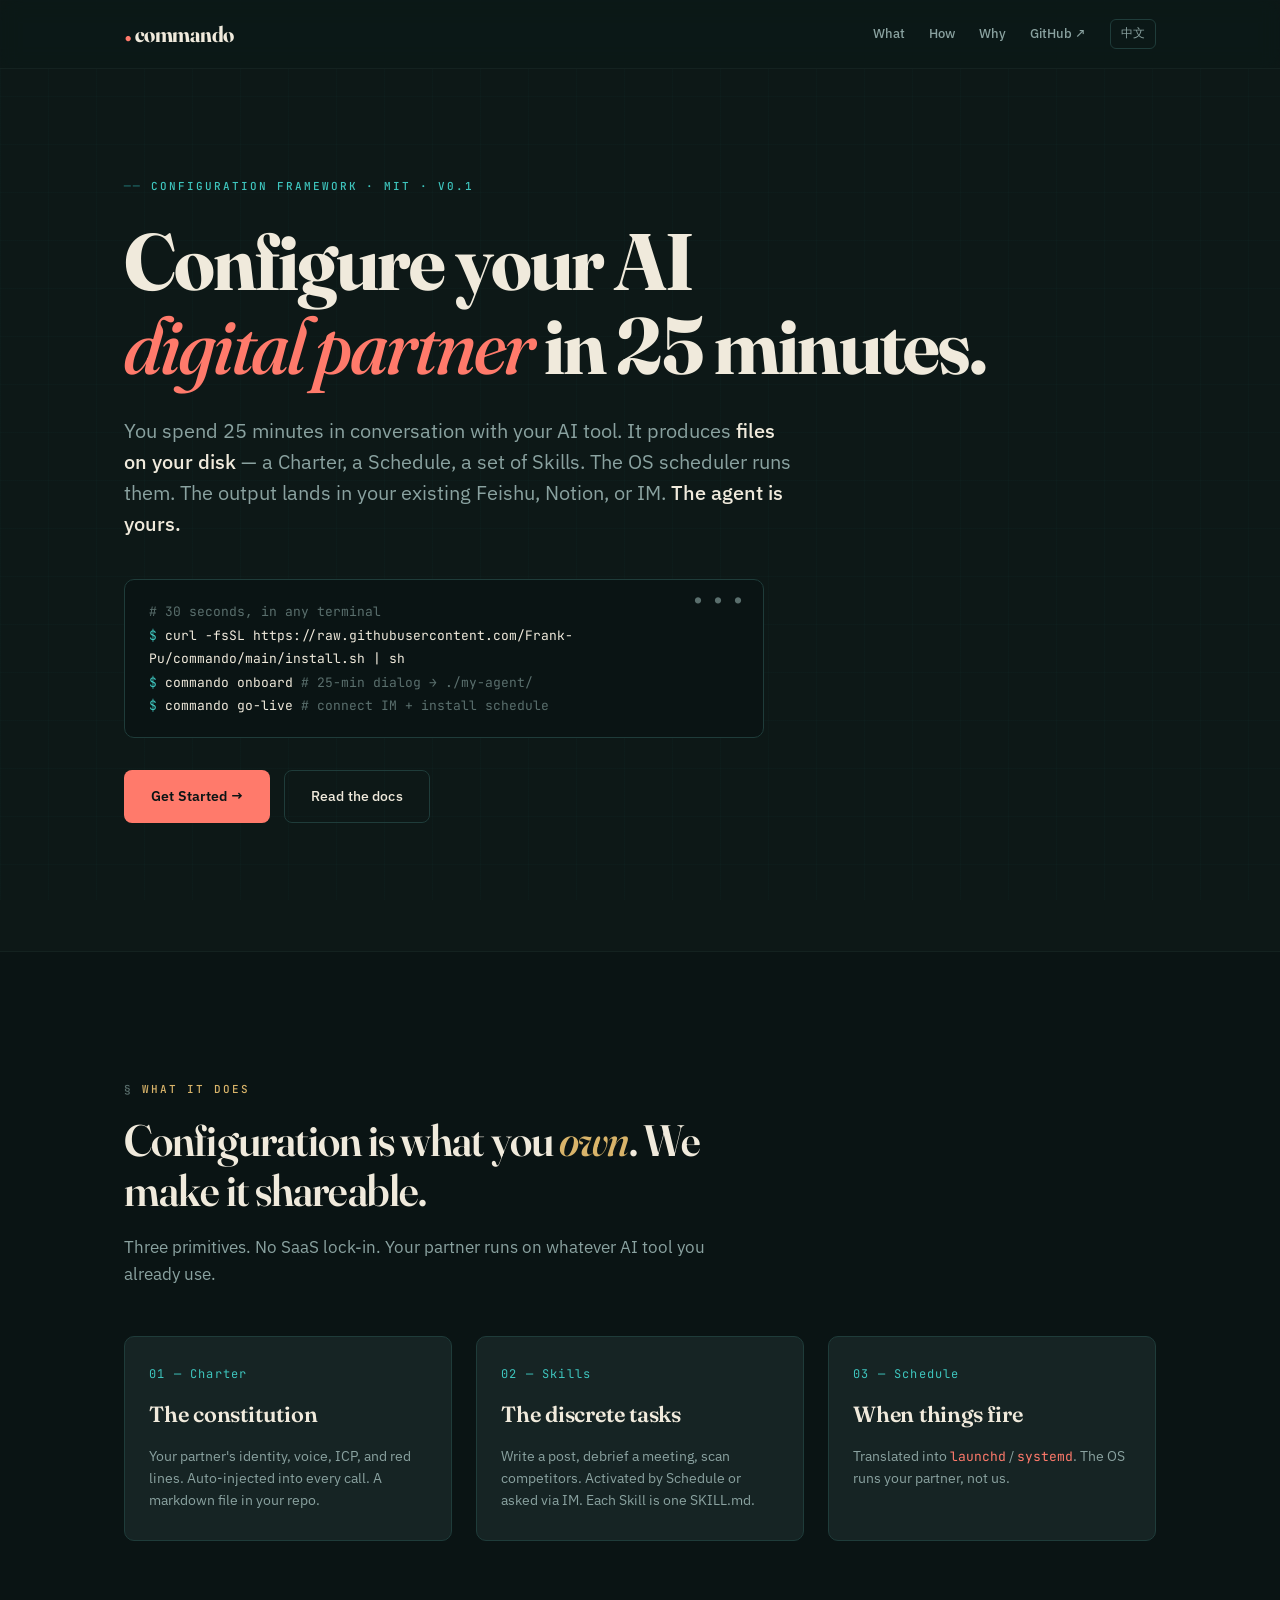
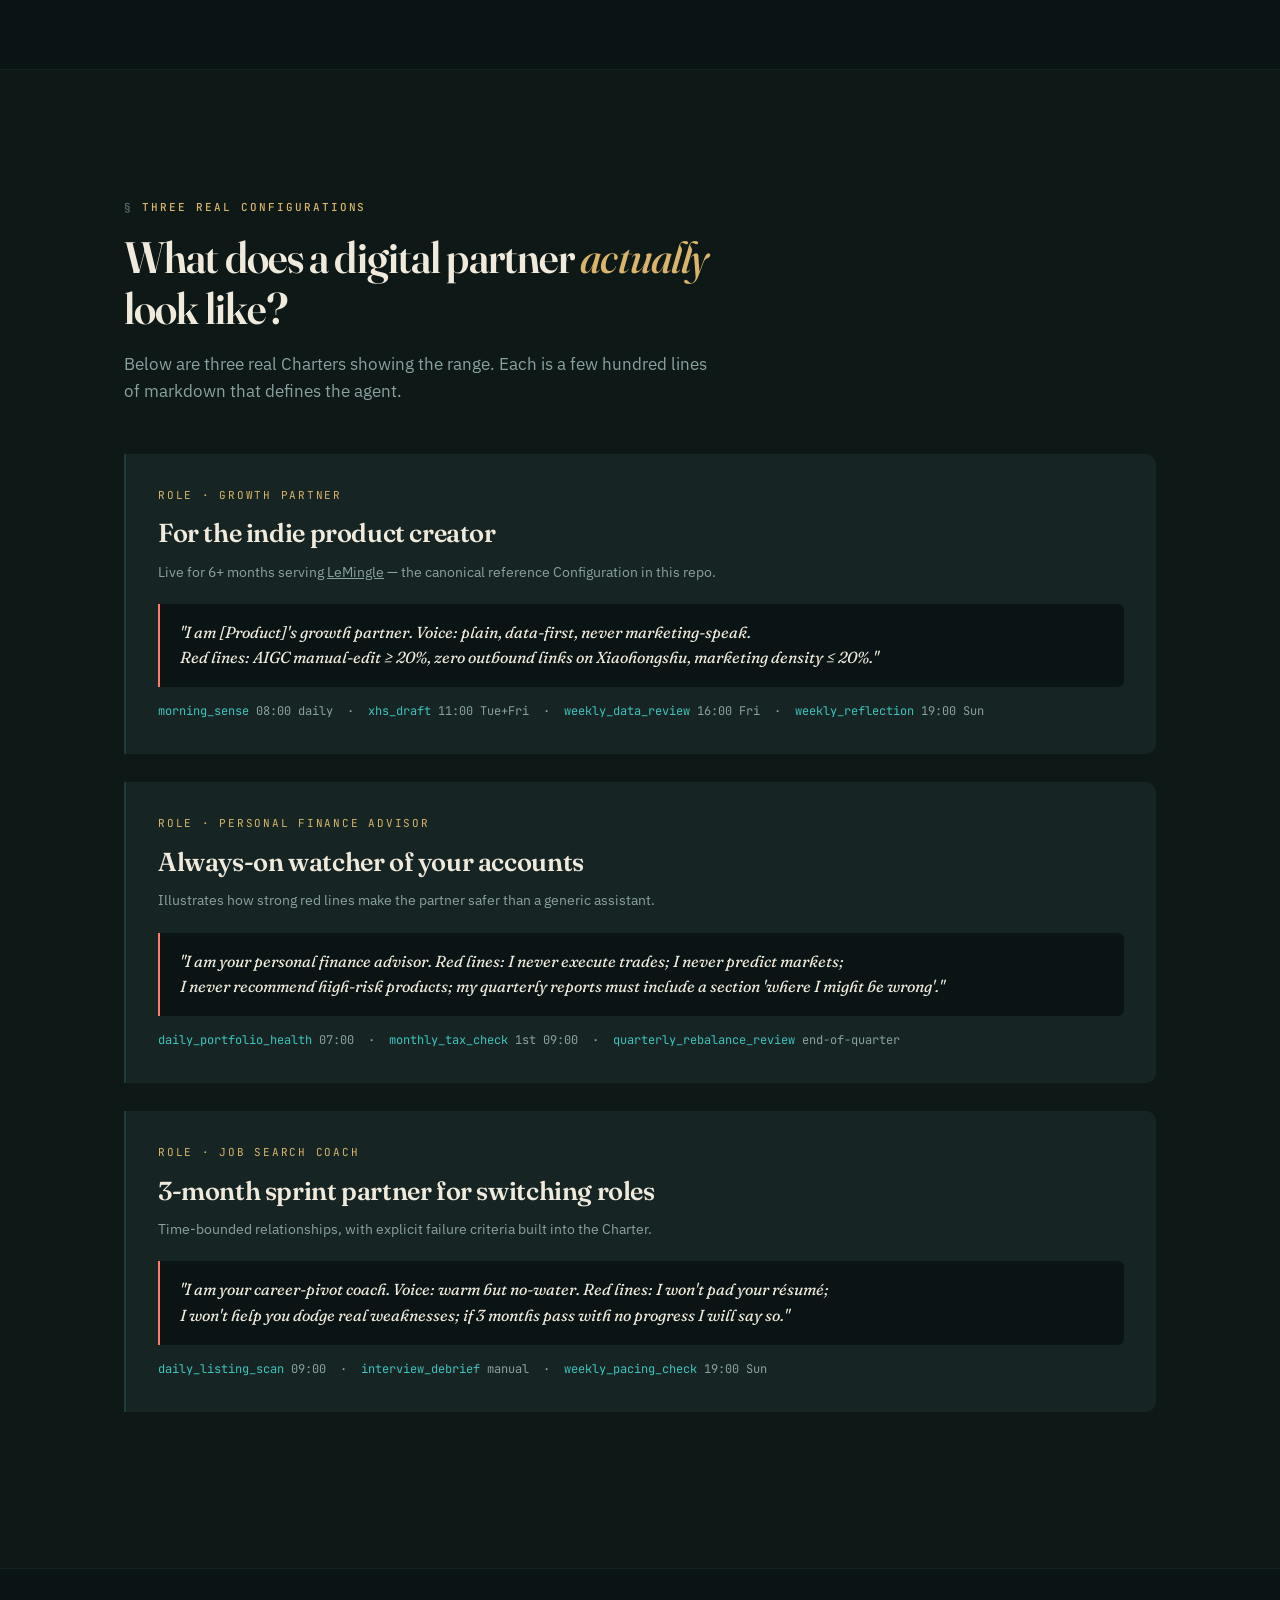
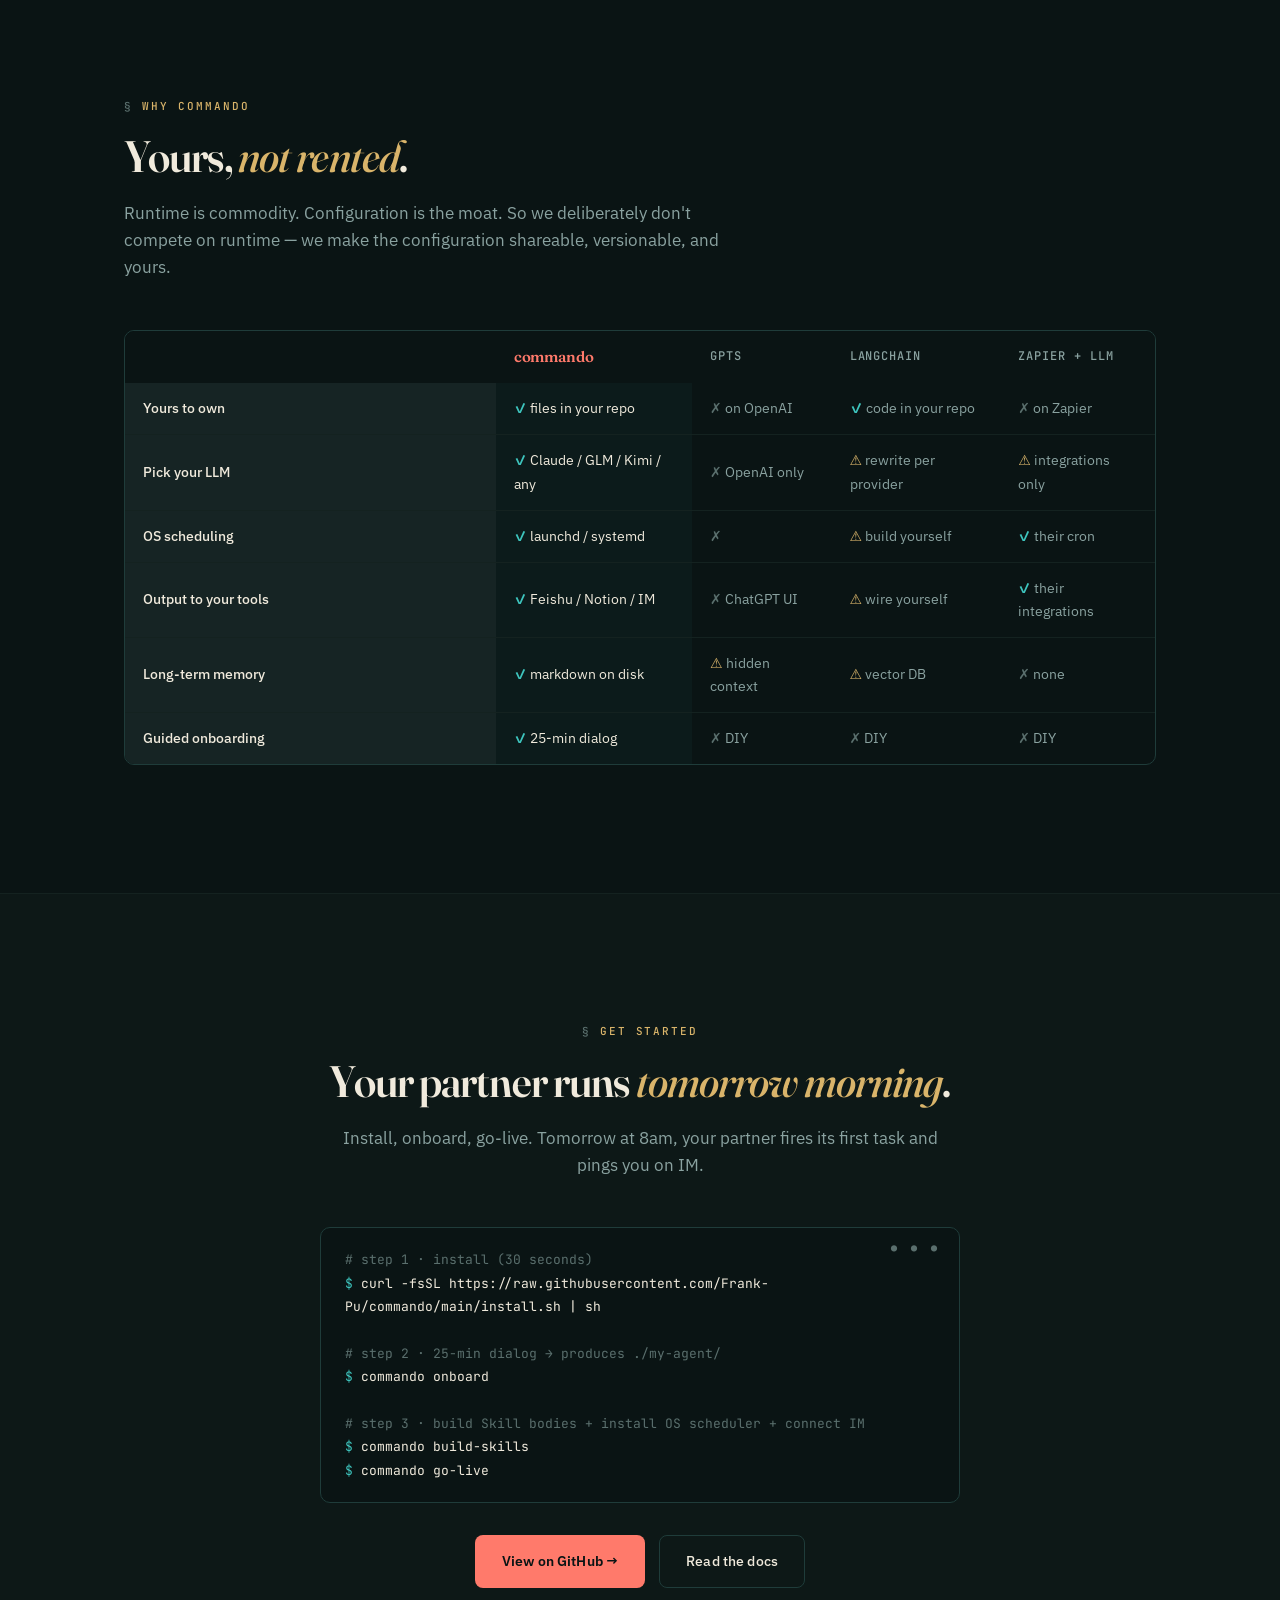
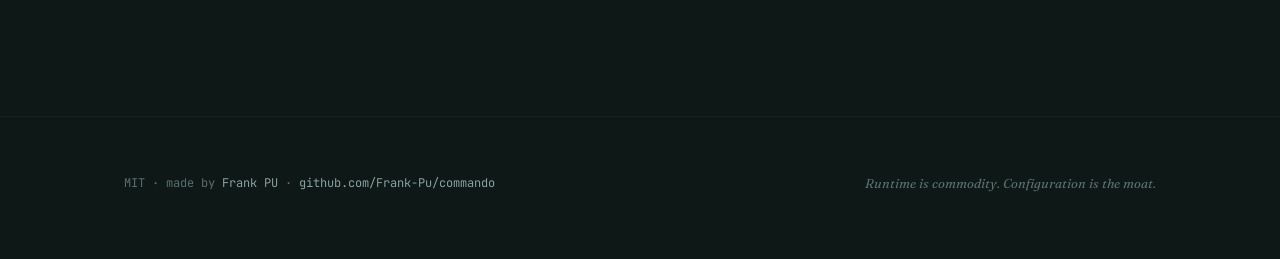
==== landing/index.html @ bf609aaf "landing page MVP: English + Chinese mirror Two single-file HTML landing pages targeting non-technica" ====
<!doctype html>
<html lang="en">
<head>
<meta charset="utf-8" />
<meta name="viewport" content="width=device-width, initial-scale=1" />
<title>commando — Configure your AI digital partner</title>
<meta name="description" content="Configure your own AI digital partner in 25 minutes. Files you own, runs on whatever AI tool you already use." />
<meta property="og:title" content="commando — Configure your AI digital partner" />
<meta property="og:description" content="25-minute conversation produces a Charter, a Schedule, and a set of Skills you own as files. Runs on your choice of LLM." />
<meta name="theme-color" content="#0d1817" />
<link rel="preconnect" href="https://fonts.googleapis.com" />
<link rel="preconnect" href="https://fonts.gstatic.com" crossorigin />
<link href="https://fonts.googleapis.com/css2?family=Fraunces:opsz,wght,SOFT,WONK@9..144,400..800,30,0..1&family=IBM+Plex+Sans:wght@300;400;500;600&family=JetBrains+Mono:wght@400;500&display=swap" rel="stylesheet" />
<style>
:root {
  --bg:           #0d1817;
  --bg-elev:      #162424;
  --bg-deep:      #0a1414;
  --border:       #1f3c3a;
  --border-soft:  #142220;
  --text:         #f0eadc;
  --text-dim:     #8aa2a0;
  --text-faint:   #5a6f6d;
  --teal:         #3ec5be;
  --teal-deep:    #1f6b6b;
  --coral:        #ff7a6b;
  --coral-deep:   #e3503e;
  --gold:         #d9b46a;
  --font-display: 'Fraunces', Georgia, serif;
  --font-sans:    'IBM Plex Sans', system-ui, sans-serif;
  --font-mono:    'JetBrains Mono', ui-monospace, monospace;
  --container:    1080px;
  --section-pad:  clamp(72px, 10vw, 128px);
}

* { box-sizing: border-box; margin: 0; padding: 0; }
html { scroll-behavior: smooth; }
body {
  background: var(--bg);
  color: var(--text);
  font-family: var(--font-sans);
  font-size: 16px;
  line-height: 1.65;
  -webkit-font-smoothing: antialiased;
  -moz-osx-font-smoothing: grayscale;
  overflow-x: hidden;
}

/* Background texture — subtle grid */
body::before {
  content: '';
  position: fixed; inset: 0;
  pointer-events: none;
  background-image:
    linear-gradient(to right, rgba(62, 197, 190, 0.025) 1px, transparent 1px),
    linear-gradient(to bottom, rgba(62, 197, 190, 0.025) 1px, transparent 1px);
  background-size: 48px 48px;
  z-index: 0;
}

a { color: var(--teal); text-decoration: none; transition: color 0.15s; }
a:hover { color: var(--coral); }

.container { max-width: var(--container); margin: 0 auto; padding: 0 24px; position: relative; }

/* ─────────── Nav ─────────── */
nav.top {
  position: sticky; top: 0; z-index: 50;
  backdrop-filter: blur(12px) saturate(140%);
  -webkit-backdrop-filter: blur(12px) saturate(140%);
  background: rgba(13, 24, 23, 0.75);
  border-bottom: 1px solid var(--border-soft);
}
nav.top .container {
  display: flex; align-items: center; justify-content: space-between;
  padding-top: 16px; padding-bottom: 16px;
}
.logo {
  font-family: var(--font-display);
  font-weight: 700;
  font-size: 22px;
  letter-spacing: -0.02em;
  color: var(--text);
  font-variation-settings: 'opsz' 144;
}
.logo::before {
  content: '·';
  color: var(--coral);
  margin-right: 4px;
  font-size: 30px;
  line-height: 0;
  vertical-align: middle;
}
nav.top .links {
  display: flex; gap: 24px; align-items: center;
  font-size: 13px; font-weight: 500;
}
nav.top .links a { color: var(--text-dim); }
nav.top .links a:hover { color: var(--text); }
.lang-switch {
  border: 1px solid var(--border);
  padding: 4px 10px; border-radius: 6px;
  font-family: var(--font-mono); font-size: 12px;
}

/* ─────────── Hero ─────────── */
.hero {
  padding: clamp(72px, 12vh, 140px) 0 var(--section-pad);
  position: relative;
}
.eyebrow {
  font-family: var(--font-mono);
  font-size: 11px;
  font-weight: 500;
  letter-spacing: 0.18em;
  text-transform: uppercase;
  color: var(--teal);
  margin-bottom: 24px;
}
.eyebrow::before {
  content: '── ';
  color: var(--teal-deep);
}
h1.headline {
  font-family: var(--font-display);
  font-weight: 700;
  font-size: clamp(40px, 6.5vw, 80px);
  line-height: 1.05;
  letter-spacing: -0.025em;
  color: var(--text);
  margin-bottom: 28px;
  font-variation-settings: 'opsz' 144, 'SOFT' 20;
  max-width: 18ch;
}
h1.headline em {
  font-style: italic;
  color: var(--coral);
  font-weight: 500;
  font-variation-settings: 'opsz' 144, 'SOFT' 30, 'WONK' 1;
}
.subhead {
  font-size: clamp(16px, 1.6vw, 20px);
  line-height: 1.55;
  color: var(--text-dim);
  max-width: 56ch;
  margin-bottom: 40px;
}
.subhead strong { color: var(--text); font-weight: 500; }

.term {
  background: var(--bg-deep);
  border: 1px solid var(--border);
  border-radius: 10px;
  padding: 20px 24px;
  font-family: var(--font-mono);
  font-size: 13px;
  line-height: 1.8;
  margin-bottom: 32px;
  max-width: 640px;
  position: relative;
  overflow-x: auto;
}
.term::before {
  content: '● ● ●';
  position: absolute; top: 12px; right: 18px;
  color: var(--text-faint);
  font-size: 10px; letter-spacing: 4px;
}
.term .prompt { color: var(--teal); user-select: none; }
.term .cmd    { color: var(--text); }
.term .comment{ color: var(--text-faint); }

.cta-row { display: flex; gap: 14px; flex-wrap: wrap; }
.btn {
  display: inline-flex; align-items: center; gap: 8px;
  padding: 14px 26px;
  font-family: var(--font-sans);
  font-size: 14px; font-weight: 500;
  border-radius: 8px;
  cursor: pointer;
  border: 1px solid transparent;
  transition: all 0.18s;
  letter-spacing: 0.01em;
}
.btn-primary {
  background: var(--coral);
  color: var(--bg-deep);
  font-weight: 600;
}
.btn-primary:hover { background: var(--coral-deep); transform: translateY(-1px); }
.btn-ghost {
  background: transparent;
  color: var(--text);
  border-color: var(--border);
}
.btn-ghost:hover { background: var(--bg-elev); border-color: var(--teal); }

/* ─────────── Sections ─────────── */
section { padding: var(--section-pad) 0; position: relative; }
section.alt { background: var(--bg-deep); border-top: 1px solid var(--border-soft); border-bottom: 1px solid var(--border-soft); }

.section-label {
  font-family: var(--font-mono);
  font-size: 11px;
  font-weight: 500;
  letter-spacing: 0.18em;
  text-transform: uppercase;
  color: var(--gold);
  margin-bottom: 16px;
}
.section-label::before { content: '§ '; color: var(--text-faint); }
.section-title {
  font-family: var(--font-display);
  font-weight: 600;
  font-size: clamp(28px, 3.6vw, 44px);
  line-height: 1.15;
  letter-spacing: -0.02em;
  color: var(--text);
  margin-bottom: 18px;
  max-width: 22ch;
  font-variation-settings: 'opsz' 96;
}
.section-title em { font-style: italic; color: var(--gold); font-weight: 500; }
.section-lede {
  font-size: 17px;
  line-height: 1.6;
  color: var(--text-dim);
  max-width: 60ch;
  margin-bottom: 48px;
}

/* ─────────── 3-up grid (What it does) ─────────── */
.three-up {
  display: grid;
  grid-template-columns: repeat(3, 1fr);
  gap: 24px;
}
.cell {
  border: 1px solid var(--border);
  border-radius: 10px;
  padding: 28px 24px;
  background: var(--bg-elev);
}
.cell .num {
  font-family: var(--font-mono);
  font-size: 12px;
  color: var(--teal);
  margin-bottom: 12px;
  letter-spacing: 0.1em;
}
.cell h3 {
  font-family: var(--font-display);
  font-weight: 600;
  font-size: 22px;
  letter-spacing: -0.01em;
  margin-bottom: 12px;
  color: var(--text);
  font-variation-settings: 'opsz' 36;
}
.cell p {
  font-size: 14px;
  color: var(--text-dim);
  line-height: 1.6;
}

/* ─────────── Personas ─────────── */
.persona {
  border-left: 2px solid var(--border);
  padding: 32px 32px;
  margin-bottom: 28px;
  background: var(--bg-elev);
  border-radius: 0 10px 10px 0;
  transition: border-left-color 0.2s;
}
.persona:hover { border-left-color: var(--coral); }
.persona .role {
  font-family: var(--font-mono);
  font-size: 11px;
  letter-spacing: 0.16em;
  text-transform: uppercase;
  color: var(--gold);
  margin-bottom: 8px;
}
.persona h3 {
  font-family: var(--font-display);
  font-weight: 600;
  font-size: 26px;
  letter-spacing: -0.015em;
  color: var(--text);
  margin-bottom: 6px;
  font-variation-settings: 'opsz' 48;
}
.persona .tag {
  font-size: 14px;
  color: var(--text-dim);
  margin-bottom: 20px;
}
.persona .charter {
  font-family: var(--font-display);
  font-style: italic;
  font-size: 16px;
  line-height: 1.6;
  color: var(--text);
  padding: 16px 20px;
  background: var(--bg-deep);
  border-left: 2px solid var(--coral);
  border-radius: 0 6px 6px 0;
  margin-bottom: 14px;
  font-variation-settings: 'opsz' 24, 'SOFT' 60;
}
.persona .schedule {
  font-family: var(--font-mono);
  font-size: 12px;
  color: var(--text-dim);
  line-height: 1.8;
}
.persona .schedule .tag-time { color: var(--teal); }

/* ─────────── Comparison ─────────── */
.compare {
  width: 100%;
  border-collapse: separate;
  border-spacing: 0;
  font-size: 14px;
  border: 1px solid var(--border);
  border-radius: 10px;
  overflow: hidden;
}
.compare th, .compare td {
  padding: 14px 18px;
  text-align: left;
  border-bottom: 1px solid var(--border-soft);
}
.compare tr:last-child th, .compare tr:last-child td { border-bottom: none; }
.compare thead th {
  background: var(--bg-deep);
  color: var(--text-dim);
  font-weight: 500;
  font-size: 12px;
  letter-spacing: 0.08em;
  text-transform: uppercase;
  font-family: var(--font-mono);
}
.compare thead th:nth-child(2) {
  color: var(--coral);
  font-family: var(--font-display);
  font-weight: 600;
  font-size: 15px;
  text-transform: none;
  letter-spacing: -0.01em;
}
.compare tbody th {
  background: var(--bg-elev);
  color: var(--text);
  font-weight: 500;
  width: 36%;
}
.compare tbody td { color: var(--text-dim); }
.compare tbody td.col-us { color: var(--text); background: rgba(62, 197, 190, 0.04); }
.compare tbody td .y { color: var(--teal); font-weight: 600; }
.compare tbody td .n { color: var(--text-faint); }
.compare tbody td .m { color: var(--gold); }

/* ─────────── Install block (final CTA) ─────────── */
.install-cta {
  text-align: center;
}
.install-cta .term {
  margin: 0 auto 32px;
  text-align: left;
}

/* ─────────── Footer ─────────── */
footer {
  padding: 56px 0 64px;
  border-top: 1px solid var(--border-soft);
  margin-top: 0;
}
footer .container {
  display: flex; justify-content: space-between; align-items: center;
  flex-wrap: wrap; gap: 20px;
}
footer .meta { color: var(--text-faint); font-size: 12px; font-family: var(--font-mono); }
footer .meta a { color: var(--text-dim); }
footer .built {
  font-family: var(--font-display);
  font-style: italic;
  font-size: 13px;
  color: var(--text-faint);
  font-variation-settings: 'opsz' 18, 'WONK' 1;
}

/* ─────────── Animations ─────────── */
.reveal { opacity: 0; transform: translateY(16px); transition: opacity 0.7s ease, transform 0.7s ease; }
.reveal.in { opacity: 1; transform: translateY(0); }

@keyframes fadeUp {
  from { opacity: 0; transform: translateY(20px); }
  to   { opacity: 1; transform: translateY(0); }
}
.hero .eyebrow   { animation: fadeUp 0.7s ease 0.05s both; }
.hero .headline  { animation: fadeUp 0.8s ease 0.15s both; }
.hero .subhead   { animation: fadeUp 0.8s ease 0.25s both; }
.hero .term      { animation: fadeUp 0.8s ease 0.35s both; }
.hero .cta-row   { animation: fadeUp 0.8s ease 0.45s both; }

@media (prefers-reduced-motion: reduce) {
  *, *::before, *::after {
    animation-duration: 0.01s !important;
    transition-duration: 0.01s !important;
  }
  .reveal { opacity: 1; transform: none; }
}

/* ─────────── Responsive ─────────── */
@media (max-width: 760px) {
  .three-up { grid-template-columns: 1fr; }
  nav.top .links { gap: 14px; font-size: 12px; }
  .compare { font-size: 12px; }
  .compare th, .compare td { padding: 10px 12px; }
  .persona { padding: 24px 20px; }
}
</style>
</head>
<body>

<nav class="top">
  <div class="container">
    <a href="#" class="logo">commando</a>
    <div class="links">
      <a href="#what">What</a>
      <a href="#how">How</a>
      <a href="#why">Why</a>
      <a href="https://github.com/Frank-Pu/commando">GitHub ↗</a>
      <a href="zh-CN.html" class="lang-switch">中文</a>
    </div>
  </div>
</nav>

<header class="hero">
  <div class="container">
    <p class="eyebrow">Configuration framework · MIT · v0.1</p>
    <h1 class="headline">Configure your AI<br/><em>digital partner</em> in&nbsp;25&nbsp;minutes.</h1>
    <p class="subhead">
      You spend 25 minutes in conversation with your AI tool. It produces <strong>files on your disk</strong>
      — a Charter, a Schedule, a set of Skills. The OS scheduler runs them. The output lands in your existing
      Feishu, Notion, or IM. <strong>The agent is yours.</strong>
    </p>
    <div class="term">
<span class="comment"># 30 seconds, in any terminal</span><br/>
<span class="prompt">$</span> <span class="cmd">curl -fsSL https://raw.githubusercontent.com/Frank-Pu/commando/main/install.sh | sh</span><br/>
<span class="prompt">$</span> <span class="cmd">commando onboard</span>  <span class="comment"># 25-min dialog → ./my-agent/</span><br/>
<span class="prompt">$</span> <span class="cmd">commando go-live</span>  <span class="comment"># connect IM + install schedule</span>
    </div>
    <div class="cta-row">
      <a class="btn btn-primary" href="https://github.com/Frank-Pu/commando">Get Started →</a>
      <a class="btn btn-ghost" href="https://github.com/Frank-Pu/commando/blob/main/README.md">Read the docs</a>
    </div>
  </div>
</header>

<!-- ─────────── What it does ─────────── -->
<section id="what" class="alt">
  <div class="container">
    <p class="section-label reveal">What it does</p>
    <h2 class="section-title reveal">Configuration is what you <em>own</em>. We make it shareable.</h2>
    <p class="section-lede reveal">
      Three primitives. No SaaS lock-in. Your partner runs on whatever AI tool you already use.
    </p>
    <div class="three-up">
      <div class="cell reveal">
        <p class="num">01 — Charter</p>
        <h3>The constitution</h3>
        <p>Your partner's identity, voice, ICP, and red lines. Auto-injected into every call. A markdown file in your repo.</p>
      </div>
      <div class="cell reveal">
        <p class="num">02 — Skills</p>
        <h3>The discrete tasks</h3>
        <p>Write a post, debrief a meeting, scan competitors. Activated by Schedule or asked via IM. Each Skill is one SKILL.md.</p>
      </div>
      <div class="cell reveal">
        <p class="num">03 — Schedule</p>
        <h3>When things fire</h3>
        <p>Translated into <code style="font-family:var(--font-mono);font-size:13px;color:var(--coral)">launchd</code> /
        <code style="font-family:var(--font-mono);font-size:13px;color:var(--coral)">systemd</code>. The OS runs your partner, not us.</p>
      </div>
    </div>
  </div>
</section>

<!-- ─────────── Personas (concrete examples) ─────────── -->
<section id="how">
  <div class="container">
    <p class="section-label reveal">Three real configurations</p>
    <h2 class="section-title reveal">What does a digital partner <em>actually</em> look like?</h2>
    <p class="section-lede reveal">
      Below are three real Charters showing the range. Each is a few hundred lines of markdown that defines the agent.
    </p>

    <div class="persona reveal">
      <p class="role">Role · Growth partner</p>
      <h3>For the indie product creator</h3>
      <p class="tag">Live for 6+ months serving <a href="https://lemingle.com" style="color:var(--text-dim);text-decoration:underline;">LeMingle</a> — the canonical reference Configuration in this repo.</p>
      <div class="charter">
        "I am [Product]'s growth partner. Voice: plain, data-first, never marketing-speak.<br/>
        Red lines: AIGC manual-edit ≥ 20%, zero outbound links on Xiaohongshu, marketing density ≤ 20%."
      </div>
      <div class="schedule">
        <span class="tag-time">morning_sense</span> 08:00 daily &nbsp;·&nbsp;
        <span class="tag-time">xhs_draft</span> 11:00 Tue+Fri &nbsp;·&nbsp;
        <span class="tag-time">weekly_data_review</span> 16:00 Fri &nbsp;·&nbsp;
        <span class="tag-time">weekly_reflection</span> 19:00 Sun
      </div>
    </div>

    <div class="persona reveal">
      <p class="role">Role · Personal finance advisor</p>
      <h3>Always-on watcher of your accounts</h3>
      <p class="tag">Illustrates how strong red lines make the partner safer than a generic assistant.</p>
      <div class="charter">
        "I am your personal finance advisor. Red lines: I never execute trades; I never predict markets;<br/>
        I never recommend high-risk products; my quarterly reports must include a section 'where I might be wrong'."
      </div>
      <div class="schedule">
        <span class="tag-time">daily_portfolio_health</span> 07:00 &nbsp;·&nbsp;
        <span class="tag-time">monthly_tax_check</span> 1st 09:00 &nbsp;·&nbsp;
        <span class="tag-time">quarterly_rebalance_review</span> end-of-quarter
      </div>
    </div>

    <div class="persona reveal">
      <p class="role">Role · Job search coach</p>
      <h3>3-month sprint partner for switching roles</h3>
      <p class="tag">Time-bounded relationships, with explicit failure criteria built into the Charter.</p>
      <div class="charter">
        "I am your career-pivot coach. Voice: warm but no-water. Red lines: I won't pad your résumé;<br/>
        I won't help you dodge real weaknesses; if 3 months pass with no progress I will say so."
      </div>
      <div class="schedule">
        <span class="tag-time">daily_listing_scan</span> 09:00 &nbsp;·&nbsp;
        <span class="tag-time">interview_debrief</span> manual &nbsp;·&nbsp;
        <span class="tag-time">weekly_pacing_check</span> 19:00 Sun
      </div>
    </div>
  </div>
</section>

<!-- ─────────── Why commando ─────────── -->
<section id="why" class="alt">
  <div class="container">
    <p class="section-label reveal">Why commando</p>
    <h2 class="section-title reveal">Yours, <em>not rented</em>.</h2>
    <p class="section-lede reveal">
      Runtime is commodity. Configuration is the moat. So we deliberately don't compete on runtime — we make the configuration shareable, versionable, and yours.
    </p>
    <div class="reveal">
    <table class="compare">
      <thead>
        <tr>
          <th></th>
          <th>commando</th>
          <th>GPTs</th>
          <th>LangChain</th>
          <th>Zapier + LLM</th>
        </tr>
      </thead>
      <tbody>
        <tr>
          <th>Yours to own</th>
          <td class="col-us"><span class="y">✓</span> files in your repo</td>
          <td><span class="n">✗</span> on OpenAI</td>
          <td><span class="y">✓</span> code in your repo</td>
          <td><span class="n">✗</span> on Zapier</td>
        </tr>
        <tr>
          <th>Pick your LLM</th>
          <td class="col-us"><span class="y">✓</span> Claude / GLM / Kimi / any</td>
          <td><span class="n">✗</span> OpenAI only</td>
          <td><span class="m">⚠</span> rewrite per provider</td>
          <td><span class="m">⚠</span> integrations only</td>
        </tr>
        <tr>
          <th>OS scheduling</th>
          <td class="col-us"><span class="y">✓</span> launchd / systemd</td>
          <td><span class="n">✗</span></td>
          <td><span class="m">⚠</span> build yourself</td>
          <td><span class="y">✓</span> their cron</td>
        </tr>
        <tr>
          <th>Output to your tools</th>
          <td class="col-us"><span class="y">✓</span> Feishu / Notion / IM</td>
          <td><span class="n">✗</span> ChatGPT UI</td>
          <td><span class="m">⚠</span> wire yourself</td>
          <td><span class="y">✓</span> their integrations</td>
        </tr>
        <tr>
          <th>Long-term memory</th>
          <td class="col-us"><span class="y">✓</span> markdown on disk</td>
          <td><span class="m">⚠</span> hidden context</td>
          <td><span class="m">⚠</span> vector DB</td>
          <td><span class="n">✗</span> none</td>
        </tr>
        <tr>
          <th>Guided onboarding</th>
          <td class="col-us"><span class="y">✓</span> 25-min dialog</td>
          <td><span class="n">✗</span> DIY</td>
          <td><span class="n">✗</span> DIY</td>
          <td><span class="n">✗</span> DIY</td>
        </tr>
      </tbody>
    </table>
    </div>
  </div>
</section>

<!-- ─────────── Final CTA ─────────── -->
<section class="install-cta">
  <div class="container">
    <p class="section-label reveal">Get started</p>
    <h2 class="section-title reveal" style="margin-left:auto;margin-right:auto;max-width:24ch;">Your partner runs <em>tomorrow morning</em>.</h2>
    <p class="section-lede reveal" style="margin-left:auto;margin-right:auto;text-align:center;">
      Install, onboard, go-live. Tomorrow at 8am, your partner fires its first task and pings you on IM.
    </p>
    <div class="reveal">
    <div class="term">
<span class="comment"># step 1 · install (30 seconds)</span><br/>
<span class="prompt">$</span> <span class="cmd">curl -fsSL https://raw.githubusercontent.com/Frank-Pu/commando/main/install.sh | sh</span><br/>
<br/>
<span class="comment"># step 2 · 25-min dialog → produces ./my-agent/</span><br/>
<span class="prompt">$</span> <span class="cmd">commando onboard</span><br/>
<br/>
<span class="comment"># step 3 · build Skill bodies + install OS scheduler + connect IM</span><br/>
<span class="prompt">$</span> <span class="cmd">commando build-skills</span><br/>
<span class="prompt">$</span> <span class="cmd">commando go-live</span>
    </div>
    <div class="cta-row" style="justify-content:center;">
      <a class="btn btn-primary" href="https://github.com/Frank-Pu/commando">View on GitHub →</a>
      <a class="btn btn-ghost" href="https://github.com/Frank-Pu/commando/blob/main/README.md">Read the docs</a>
    </div>
    </div>
  </div>
</section>

<footer>
  <div class="container">
    <p class="meta">
      MIT · made by <a href="https://github.com/Frank-Pu">Frank PU</a> ·
      <a href="https://github.com/Frank-Pu/commando">github.com/Frank-Pu/commando</a>
    </p>
    <p class="built">Runtime is commodity. Configuration is the moat.</p>
  </div>
</footer>

<script>
// Reveal-on-scroll using IntersectionObserver — no library
const io = new IntersectionObserver((entries) => {
  entries.forEach(e => {
    if (e.isIntersecting) { e.target.classList.add('in'); io.unobserve(e.target); }
  });
}, { threshold: 0.15 });
document.querySelectorAll('.reveal').forEach(el => io.observe(el));
</script>

</body>
</html>
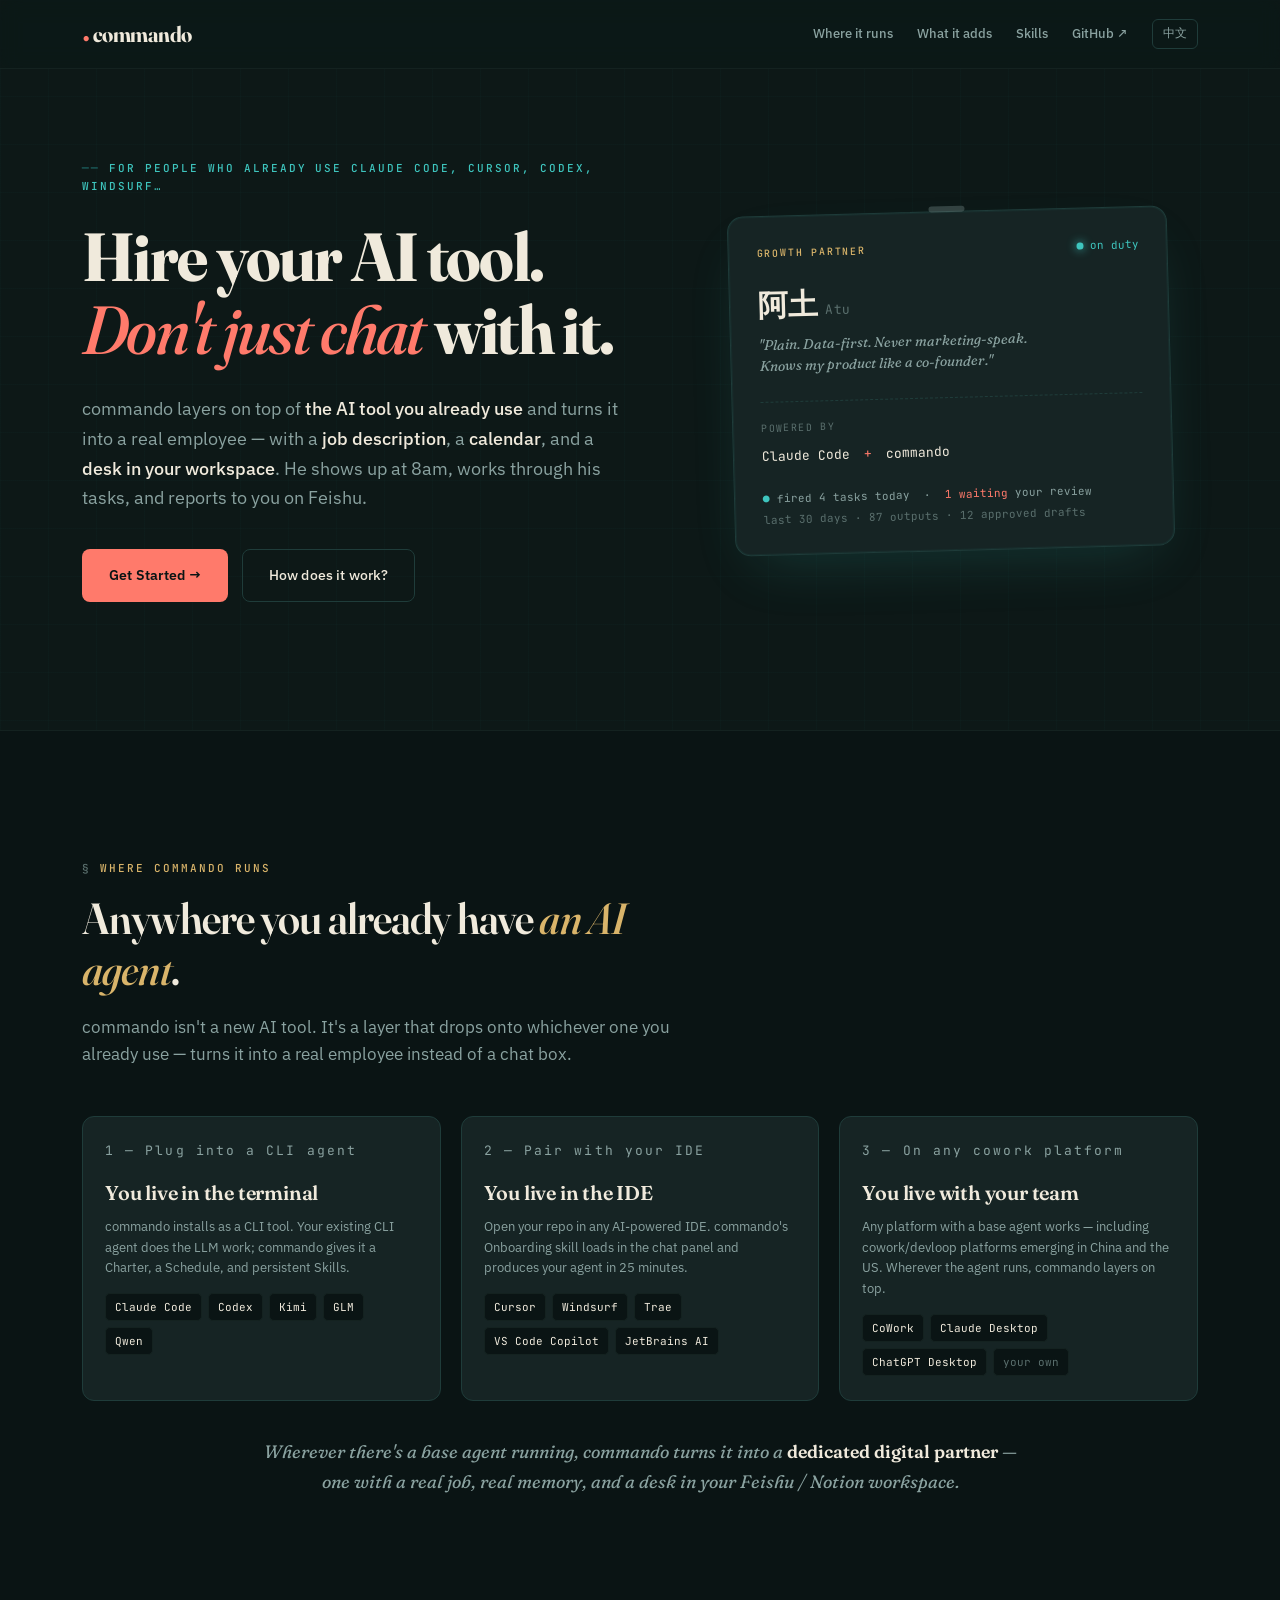
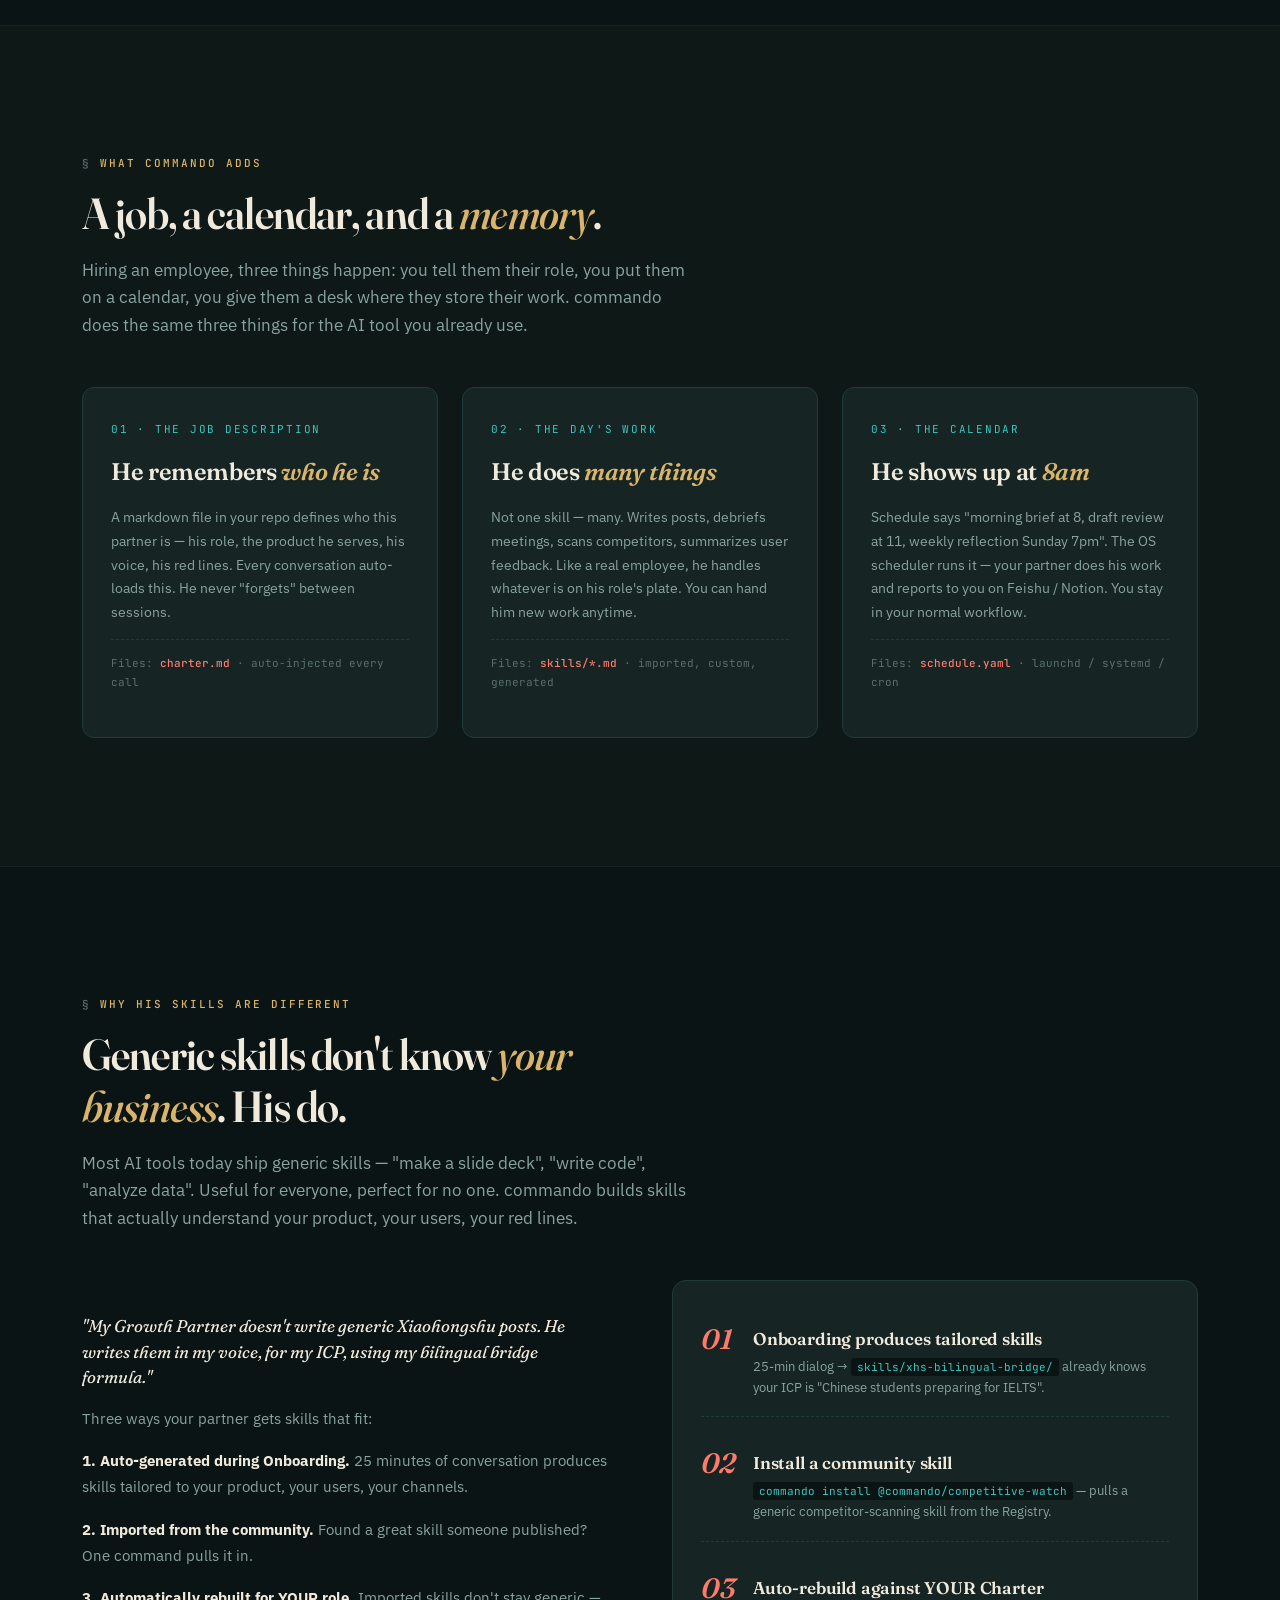
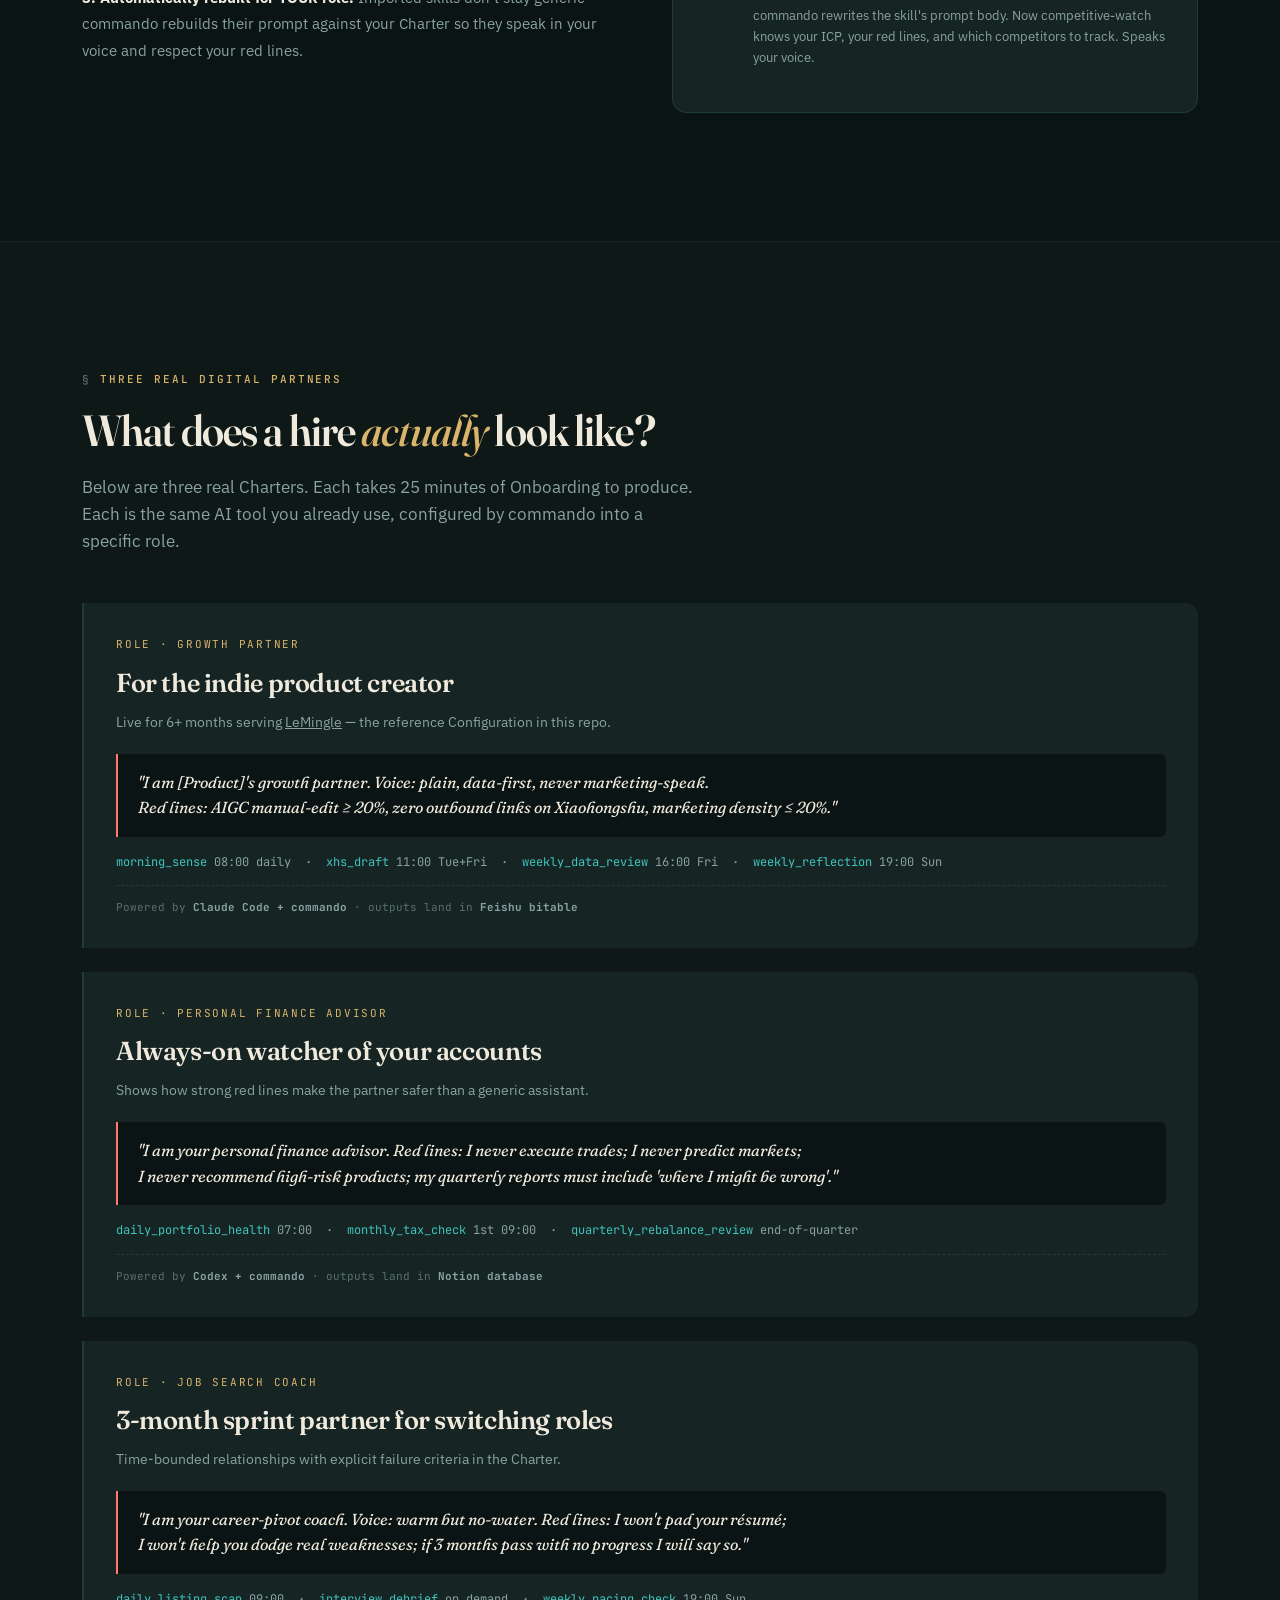
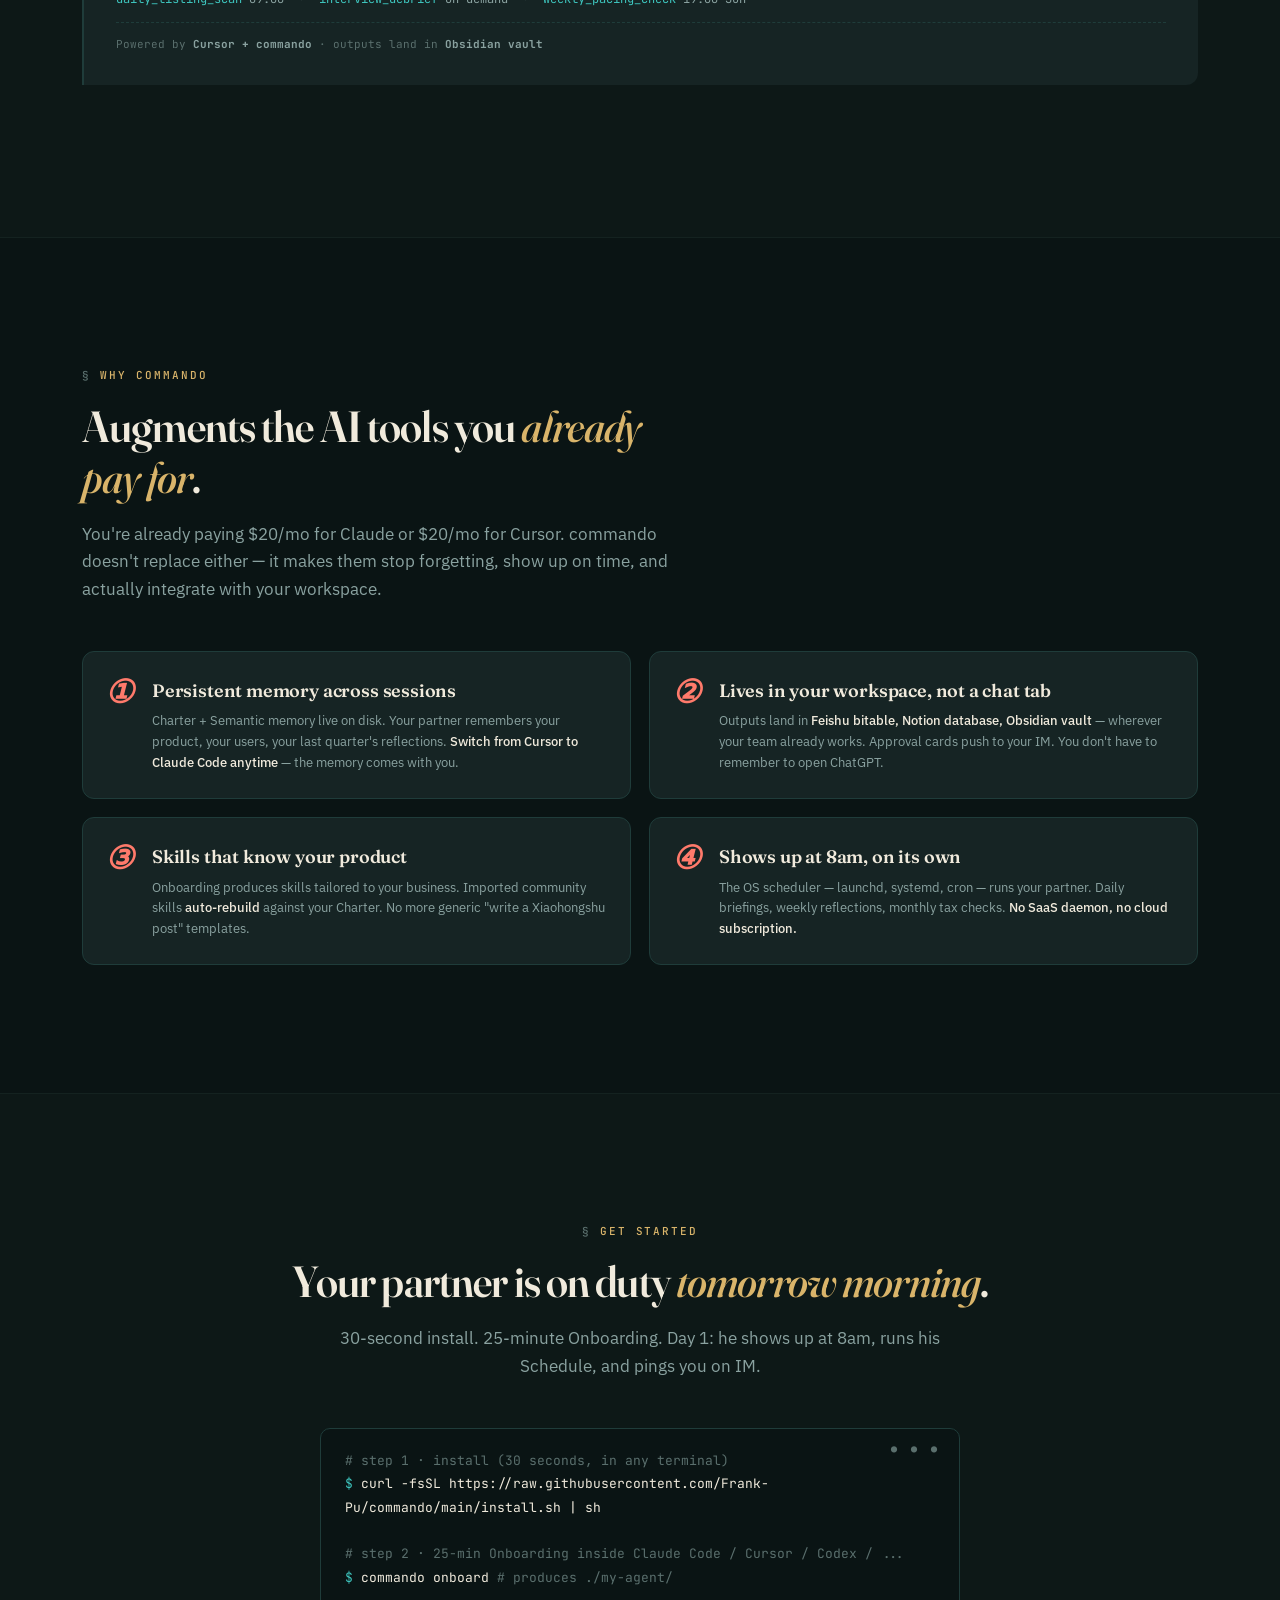
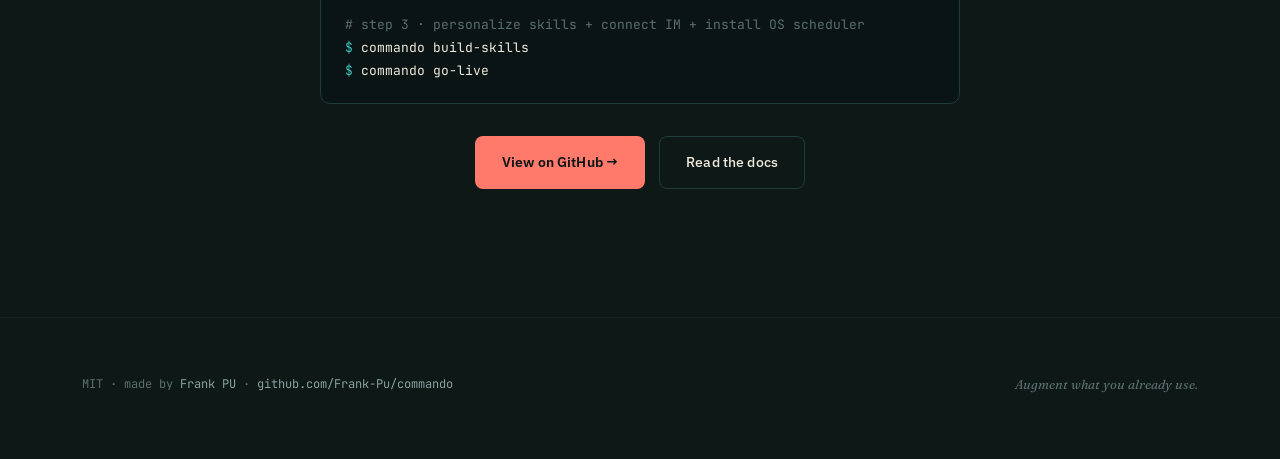
==== commit ca7df47e: "landing page v2: hire metaphor + "where it runs" + Skill personalization Major rewrite responding to" ====
--- a/landing/index.html
+++ b/landing/index.html
@@ -3,10 +3,10 @@
 <head>
 <meta charset="utf-8" />
 <meta name="viewport" content="width=device-width, initial-scale=1" />
-<title>commando — Configure your AI digital partner</title>
-<meta name="description" content="Configure your own AI digital partner in 25 minutes. Files you own, runs on whatever AI tool you already use." />
-<meta property="og:title" content="commando — Configure your AI digital partner" />
-<meta property="og:description" content="25-minute conversation produces a Charter, a Schedule, and a set of Skills you own as files. Runs on your choice of LLM." />
+<title>commando — Hire your AI tool. Don't just chat with it.</title>
+<meta name="description" content="commando turns the AI tools you already use — Claude Code, Codex, Cursor, Windsurf, Trae — into a real employee with a job description, a calendar, and a desk in your workspace." />
+<meta property="og:title" content="commando — Hire your AI tool" />
+<meta property="og:description" content="Add a Role, a Schedule, and a Memory to your existing AI tool. He shows up at 8am, works through his tasks, and reports to you on Feishu." />
 <meta name="theme-color" content="#0d1817" />
 <link rel="preconnect" href="https://fonts.googleapis.com" />
 <link rel="preconnect" href="https://fonts.gstatic.com" crossorigin />
@@ -29,7 +29,7 @@
   --font-display: 'Fraunces', Georgia, serif;
   --font-sans:    'IBM Plex Sans', system-ui, sans-serif;
   --font-mono:    'JetBrains Mono', ui-monospace, monospace;
-  --container:    1080px;
+  --container:    1180px;
   --section-pad:  clamp(72px, 10vw, 128px);
 }
 
@@ -45,8 +45,6 @@
   -moz-osx-font-smoothing: grayscale;
   overflow-x: hidden;
 }
-
-/* Background texture — subtle grid */
 body::before {
   content: '';
   position: fixed; inset: 0;
@@ -57,11 +55,9 @@
   background-size: 48px 48px;
   z-index: 0;
 }
-
 a { color: var(--teal); text-decoration: none; transition: color 0.15s; }
 a:hover { color: var(--coral); }
-
-.container { max-width: var(--container); margin: 0 auto; padding: 0 24px; position: relative; }
+.container { max-width: var(--container); margin: 0 auto; padding: 0 32px; position: relative; }
 
 /* ─────────── Nav ─────────── */
 nav.top {
@@ -83,54 +79,32 @@
   color: var(--text);
   font-variation-settings: 'opsz' 144;
 }
-.logo::before {
-  content: '·';
-  color: var(--coral);
-  margin-right: 4px;
-  font-size: 30px;
-  line-height: 0;
-  vertical-align: middle;
-}
-nav.top .links {
-  display: flex; gap: 24px; align-items: center;
-  font-size: 13px; font-weight: 500;
-}
+.logo::before { content: '·'; color: var(--coral); margin-right: 4px; font-size: 30px; line-height: 0; vertical-align: middle; }
+nav.top .links { display: flex; gap: 24px; align-items: center; font-size: 13px; font-weight: 500; }
 nav.top .links a { color: var(--text-dim); }
 nav.top .links a:hover { color: var(--text); }
-.lang-switch {
-  border: 1px solid var(--border);
-  padding: 4px 10px; border-radius: 6px;
-  font-family: var(--font-mono); font-size: 12px;
-}
-
-/* ─────────── Hero ─────────── */
-.hero {
-  padding: clamp(72px, 12vh, 140px) 0 var(--section-pad);
-  position: relative;
-}
+.lang-switch { border: 1px solid var(--border); padding: 4px 10px; border-radius: 6px; font-family: var(--font-mono); font-size: 12px; }
+
+/* ─────────── Hero — 2 col widescreen ─────────── */
+.hero { padding: clamp(56px, 10vh, 110px) 0 var(--section-pad); position: relative; }
+.hero .container { display: grid; grid-template-columns: minmax(0, 1.1fr) minmax(0, 1fr); gap: clamp(48px, 6vw, 100px); align-items: center; }
+.hero-text { max-width: 600px; }
 .eyebrow {
   font-family: var(--font-mono);
-  font-size: 11px;
-  font-weight: 500;
-  letter-spacing: 0.18em;
-  text-transform: uppercase;
-  color: var(--teal);
-  margin-bottom: 24px;
-}
-.eyebrow::before {
-  content: '── ';
-  color: var(--teal-deep);
-}
+  font-size: 11px; font-weight: 500;
+  letter-spacing: 0.18em; text-transform: uppercase;
+  color: var(--teal); margin-bottom: 24px;
+}
+.eyebrow::before { content: '── '; color: var(--teal-deep); }
 h1.headline {
   font-family: var(--font-display);
   font-weight: 700;
-  font-size: clamp(40px, 6.5vw, 80px);
-  line-height: 1.05;
+  font-size: clamp(40px, 5.4vw, 68px);
+  line-height: 1.08;
   letter-spacing: -0.025em;
   color: var(--text);
   margin-bottom: 28px;
   font-variation-settings: 'opsz' 144, 'SOFT' 20;
-  max-width: 18ch;
 }
 h1.headline em {
   font-style: italic;
@@ -139,37 +113,12 @@
   font-variation-settings: 'opsz' 144, 'SOFT' 30, 'WONK' 1;
 }
 .subhead {
-  font-size: clamp(16px, 1.6vw, 20px);
-  line-height: 1.55;
+  font-size: clamp(15px, 1.4vw, 18px);
+  line-height: 1.65;
   color: var(--text-dim);
-  max-width: 56ch;
-  margin-bottom: 40px;
+  margin-bottom: 36px;
 }
 .subhead strong { color: var(--text); font-weight: 500; }
-
-.term {
-  background: var(--bg-deep);
-  border: 1px solid var(--border);
-  border-radius: 10px;
-  padding: 20px 24px;
-  font-family: var(--font-mono);
-  font-size: 13px;
-  line-height: 1.8;
-  margin-bottom: 32px;
-  max-width: 640px;
-  position: relative;
-  overflow-x: auto;
-}
-.term::before {
-  content: '● ● ●';
-  position: absolute; top: 12px; right: 18px;
-  color: var(--text-faint);
-  font-size: 10px; letter-spacing: 4px;
-}
-.term .prompt { color: var(--teal); user-select: none; }
-.term .cmd    { color: var(--text); }
-.term .comment{ color: var(--text-faint); }
-
 .cta-row { display: flex; gap: 14px; flex-wrap: wrap; }
 .btn {
   display: inline-flex; align-items: center; gap: 8px;
@@ -182,18 +131,90 @@
   transition: all 0.18s;
   letter-spacing: 0.01em;
 }
-.btn-primary {
-  background: var(--coral);
-  color: var(--bg-deep);
-  font-weight: 600;
-}
+.btn-primary { background: var(--coral); color: var(--bg-deep); font-weight: 600; }
 .btn-primary:hover { background: var(--coral-deep); transform: translateY(-1px); }
-.btn-ghost {
-  background: transparent;
-  color: var(--text);
-  border-color: var(--border);
-}
+.btn-ghost { background: transparent; color: var(--text); border-color: var(--border); }
 .btn-ghost:hover { background: var(--bg-elev); border-color: var(--teal); }
+
+/* ─────────── Hero visual — ID badge ─────────── */
+.hero-visual { display: flex; align-items: center; justify-content: center; position: relative; }
+.id-badge {
+  width: 100%;
+  max-width: 440px;
+  background: var(--bg-elev);
+  border: 1px solid var(--border);
+  border-radius: 16px;
+  padding: 28px 28px 24px;
+  position: relative;
+  box-shadow:
+    0 24px 60px -20px rgba(62, 197, 190, 0.18),
+    0 0 0 1px rgba(62, 197, 190, 0.06) inset;
+  transform: rotate(-1.5deg);
+  transition: transform 0.3s;
+}
+.id-badge:hover { transform: rotate(0); }
+.id-badge::before {
+  content: ''; position: absolute; top: -6px; left: 50%; transform: translateX(-50%);
+  width: 36px; height: 6px;
+  background: var(--text-faint);
+  border-radius: 4px;
+  opacity: 0.5;
+}
+.badge-head { display: flex; align-items: center; justify-content: space-between; margin-bottom: 18px; }
+.badge-role-label {
+  font-family: var(--font-mono);
+  font-size: 10px; font-weight: 500;
+  letter-spacing: 0.18em; text-transform: uppercase;
+  color: var(--gold);
+}
+.badge-status { display: flex; align-items: center; gap: 6px; font-family: var(--font-mono); font-size: 11px; color: var(--teal); }
+.badge-status::before {
+  content: ''; width: 7px; height: 7px; border-radius: 50%;
+  background: var(--teal); box-shadow: 0 0 10px var(--teal);
+  animation: pulse 1.8s ease-in-out infinite;
+}
+@keyframes pulse { 0%, 100% { opacity: 1; } 50% { opacity: 0.35; } }
+
+.badge-name {
+  font-family: var(--font-display);
+  font-weight: 700;
+  font-size: 30px;
+  letter-spacing: -0.02em;
+  color: var(--text);
+  margin-bottom: 4px;
+  font-variation-settings: 'opsz' 96;
+}
+.badge-name-en { font-family: var(--font-mono); color: var(--text-faint); font-size: 13px; font-weight: 400; margin-left: 8px; letter-spacing: 0.04em; }
+.badge-tagline {
+  font-family: var(--font-display);
+  font-style: italic;
+  font-size: 14px;
+  line-height: 1.55;
+  color: var(--text-dim);
+  margin-bottom: 24px;
+  font-variation-settings: 'opsz' 18, 'SOFT' 60;
+}
+.badge-divider { border: none; border-top: 1px dashed var(--border); margin: 0 0 18px; }
+.badge-stack-label {
+  font-family: var(--font-mono);
+  font-size: 10px; letter-spacing: 0.14em; text-transform: uppercase;
+  color: var(--text-faint); margin-bottom: 8px;
+}
+.badge-stack {
+  font-family: var(--font-mono);
+  font-size: 13px;
+  color: var(--text);
+  margin-bottom: 22px;
+}
+.badge-stack .plus { color: var(--coral); margin: 0 6px; }
+.badge-stats {
+  font-family: var(--font-mono);
+  font-size: 11px;
+  color: var(--text-dim);
+  line-height: 1.9;
+}
+.badge-stats .live { color: var(--teal); }
+.badge-stats .review { color: var(--coral); }
 
 /* ─────────── Sections ─────────── */
 section { padding: var(--section-pad) 0; position: relative; }
@@ -201,19 +222,16 @@
 
 .section-label {
   font-family: var(--font-mono);
-  font-size: 11px;
-  font-weight: 500;
-  letter-spacing: 0.18em;
-  text-transform: uppercase;
-  color: var(--gold);
-  margin-bottom: 16px;
+  font-size: 11px; font-weight: 500;
+  letter-spacing: 0.18em; text-transform: uppercase;
+  color: var(--gold); margin-bottom: 16px;
 }
 .section-label::before { content: '§ '; color: var(--text-faint); }
 .section-title {
   font-family: var(--font-display);
   font-weight: 600;
-  font-size: clamp(28px, 3.6vw, 44px);
-  line-height: 1.15;
+  font-size: clamp(28px, 3.4vw, 44px);
+  line-height: 1.18;
   letter-spacing: -0.02em;
   color: var(--text);
   margin-bottom: 18px;
@@ -222,64 +240,174 @@
 }
 .section-title em { font-style: italic; color: var(--gold); font-weight: 500; }
 .section-lede {
+  font-size: 17px; line-height: 1.6;
+  color: var(--text-dim);
+  max-width: 62ch;
+  margin-bottom: 48px;
+}
+.section-centered { text-align: center; }
+.section-centered .section-title { margin-left: auto; margin-right: auto; max-width: 26ch; }
+.section-centered .section-lede { margin-left: auto; margin-right: auto; }
+
+/* ─────────── Where commando runs — tool grid ─────────── */
+.tool-buckets { display: grid; grid-template-columns: repeat(3, 1fr); gap: 20px; }
+.bucket {
+  border: 1px solid var(--border);
+  border-radius: 12px;
+  padding: 24px 22px;
+  background: var(--bg-elev);
+}
+.bucket-num {
+  font-family: var(--font-mono);
+  font-size: 11px; letter-spacing: 0.16em; color: var(--teal);
+  margin-bottom: 12px;
+}
+.bucket h3 {
+  font-family: var(--font-display);
+  font-weight: 600; font-size: 20px;
+  letter-spacing: -0.01em;
+  margin-bottom: 8px; color: var(--text);
+  font-variation-settings: 'opsz' 30;
+}
+.bucket p { font-size: 13px; color: var(--text-dim); margin-bottom: 14px; line-height: 1.6; }
+.bucket-tools { display: flex; flex-wrap: wrap; gap: 6px; }
+.tool-chip {
+  font-family: var(--font-mono);
+  font-size: 11px;
+  padding: 4px 9px;
+  background: var(--bg-deep);
+  border: 1px solid var(--border-soft);
+  border-radius: 5px;
+  color: var(--text);
+  white-space: nowrap;
+}
+.tool-chip.dim { color: var(--text-faint); }
+.verdict {
+  margin-top: 36px;
+  font-family: var(--font-display);
+  font-style: italic;
+  font-size: 18px;
+  color: var(--text-dim);
+  text-align: center;
+  max-width: 64ch;
+  margin-left: auto; margin-right: auto;
+  font-variation-settings: 'opsz' 30, 'SOFT' 80;
+}
+.verdict strong { color: var(--text); font-style: normal; font-weight: 600; }
+
+/* ─────────── Hiring metaphor — 3-up ─────────── */
+.what-grid { display: grid; grid-template-columns: repeat(3, 1fr); gap: 24px; }
+.what-card {
+  border: 1px solid var(--border);
+  border-radius: 12px;
+  padding: 32px 28px;
+  background: var(--bg-elev);
+}
+.what-card .tag {
+  font-family: var(--font-mono); font-size: 11px;
+  letter-spacing: 0.16em; text-transform: uppercase;
+  color: var(--teal); margin-bottom: 14px;
+}
+.what-card h3 {
+  font-family: var(--font-display);
+  font-weight: 600;
+  font-size: 24px;
+  letter-spacing: -0.015em;
+  color: var(--text);
+  margin-bottom: 14px;
+  font-variation-settings: 'opsz' 36;
+}
+.what-card h3 em { font-style: italic; color: var(--gold); }
+.what-card p { font-size: 14px; color: var(--text-dim); line-height: 1.7; margin-bottom: 14px; }
+.what-card .tech {
+  font-family: var(--font-mono); font-size: 11px;
+  color: var(--text-faint);
+  padding-top: 14px; border-top: 1px dashed var(--border);
+}
+.what-card .tech b { color: var(--coral); font-weight: 500; }
+
+/* ─────────── Skill personalization (killer feature) ─────────── */
+.skill-hero { display: grid; grid-template-columns: 1fr 1fr; gap: 64px; align-items: center; }
+.skill-left p { font-size: 15px; color: var(--text-dim); line-height: 1.75; margin-bottom: 16px; }
+.skill-left p:first-of-type { font-size: 17px; color: var(--text); font-family: var(--font-display); font-style: italic; line-height: 1.5; font-variation-settings: 'opsz' 30, 'SOFT' 60; }
+.skill-steps {
+  display: grid; gap: 14px;
+  background: var(--bg-elev);
+  border: 1px solid var(--border);
+  border-radius: 14px;
+  padding: 32px 28px;
+}
+.skill-step {
+  display: grid;
+  grid-template-columns: auto 1fr;
+  gap: 16px;
+  align-items: start;
+  padding: 12px 0;
+}
+.skill-step:not(:last-child) { border-bottom: 1px dashed var(--border); padding-bottom: 18px; margin-bottom: 6px; }
+.skill-step .num {
+  font-family: var(--font-display);
+  font-style: italic;
+  font-weight: 600;
+  font-size: 28px;
+  color: var(--coral);
+  line-height: 1;
+  font-variation-settings: 'opsz' 48;
+  width: 36px;
+}
+.skill-step h4 {
+  font-family: var(--font-display);
+  font-weight: 600;
   font-size: 17px;
-  line-height: 1.6;
-  color: var(--text-dim);
-  max-width: 60ch;
-  margin-bottom: 48px;
-}
-
-/* ─────────── 3-up grid (What it does) ─────────── */
-.three-up {
-  display: grid;
-  grid-template-columns: repeat(3, 1fr);
-  gap: 24px;
-}
-.cell {
+  color: var(--text);
+  margin-bottom: 4px;
+  letter-spacing: -0.01em;
+}
+.skill-step p { font-size: 13px; color: var(--text-dim); line-height: 1.6; margin: 0; }
+.skill-step code {
+  font-family: var(--font-mono);
+  font-size: 11px;
+  color: var(--teal);
+  background: var(--bg-deep);
+  padding: 2px 6px;
+  border-radius: 3px;
+  white-space: nowrap;
+}
+
+/* ─────────── Terminal block ─────────── */
+.term {
+  background: var(--bg-deep);
   border: 1px solid var(--border);
   border-radius: 10px;
-  padding: 28px 24px;
-  background: var(--bg-elev);
-}
-.cell .num {
-  font-family: var(--font-mono);
-  font-size: 12px;
-  color: var(--teal);
-  margin-bottom: 12px;
-  letter-spacing: 0.1em;
-}
-.cell h3 {
-  font-family: var(--font-display);
-  font-weight: 600;
-  font-size: 22px;
-  letter-spacing: -0.01em;
-  margin-bottom: 12px;
-  color: var(--text);
-  font-variation-settings: 'opsz' 36;
-}
-.cell p {
-  font-size: 14px;
-  color: var(--text-dim);
-  line-height: 1.6;
-}
+  padding: 20px 24px;
+  font-family: var(--font-mono);
+  font-size: 13px;
+  line-height: 1.8;
+  position: relative;
+  overflow-x: auto;
+}
+.term::before { content: '● ● ●'; position: absolute; top: 12px; right: 18px; color: var(--text-faint); font-size: 10px; letter-spacing: 4px; }
+.term .prompt { color: var(--teal); user-select: none; }
+.term .cmd { color: var(--text); }
+.term .comment { color: var(--text-faint); }
+.term .out { color: var(--text-dim); padding-left: 10px; }
+.term .out .ok { color: var(--teal); }
+.term .out .coral { color: var(--coral); }
 
 /* ─────────── Personas ─────────── */
 .persona {
   border-left: 2px solid var(--border);
   padding: 32px 32px;
-  margin-bottom: 28px;
+  margin-bottom: 24px;
   background: var(--bg-elev);
-  border-radius: 0 10px 10px 0;
+  border-radius: 0 12px 12px 0;
   transition: border-left-color 0.2s;
 }
 .persona:hover { border-left-color: var(--coral); }
-.persona .role {
-  font-family: var(--font-mono);
-  font-size: 11px;
-  letter-spacing: 0.16em;
-  text-transform: uppercase;
-  color: var(--gold);
-  margin-bottom: 8px;
+.persona .role-tag {
+  font-family: var(--font-mono);
+  font-size: 11px; letter-spacing: 0.16em; text-transform: uppercase;
+  color: var(--gold); margin-bottom: 8px;
 }
 .persona h3 {
   font-family: var(--font-display);
@@ -290,11 +418,7 @@
   margin-bottom: 6px;
   font-variation-settings: 'opsz' 48;
 }
-.persona .tag {
-  font-size: 14px;
-  color: var(--text-dim);
-  margin-bottom: 20px;
-}
+.persona .tag { font-size: 14px; color: var(--text-dim); margin-bottom: 20px; }
 .persona .charter {
   font-family: var(--font-display);
   font-style: italic;
@@ -308,117 +432,83 @@
   margin-bottom: 14px;
   font-variation-settings: 'opsz' 24, 'SOFT' 60;
 }
-.persona .schedule {
-  font-family: var(--font-mono);
-  font-size: 12px;
-  color: var(--text-dim);
-  line-height: 1.8;
-}
+.persona .schedule { font-family: var(--font-mono); font-size: 12px; color: var(--text-dim); line-height: 1.85; margin-bottom: 12px; }
 .persona .schedule .tag-time { color: var(--teal); }
-
-/* ─────────── Comparison ─────────── */
-.compare {
-  width: 100%;
-  border-collapse: separate;
-  border-spacing: 0;
-  font-size: 14px;
+.persona .powered { font-family: var(--font-mono); font-size: 11px; color: var(--text-faint); padding-top: 12px; border-top: 1px dashed var(--border); }
+.persona .powered b { color: var(--text-dim); }
+
+/* ─────────── Why commando (value bullets) ─────────── */
+.why-grid { display: grid; grid-template-columns: repeat(2, 1fr); gap: 18px; }
+.why-card {
+  display: flex; gap: 18px;
   border: 1px solid var(--border);
-  border-radius: 10px;
-  overflow: hidden;
-}
-.compare th, .compare td {
-  padding: 14px 18px;
-  text-align: left;
-  border-bottom: 1px solid var(--border-soft);
-}
-.compare tr:last-child th, .compare tr:last-child td { border-bottom: none; }
-.compare thead th {
-  background: var(--bg-deep);
-  color: var(--text-dim);
-  font-weight: 500;
-  font-size: 12px;
-  letter-spacing: 0.08em;
-  text-transform: uppercase;
-  font-family: var(--font-mono);
-}
-.compare thead th:nth-child(2) {
+  border-radius: 12px;
+  padding: 24px 22px;
+  background: var(--bg-elev);
+}
+.why-card .icon {
+  font-family: var(--font-display);
+  font-style: italic;
+  font-weight: 600;
+  font-size: 32px;
   color: var(--coral);
+  line-height: 1; flex-shrink: 0;
+  font-variation-settings: 'opsz' 48, 'WONK' 1;
+}
+.why-card h4 {
   font-family: var(--font-display);
   font-weight: 600;
-  font-size: 15px;
-  text-transform: none;
+  font-size: 18px;
   letter-spacing: -0.01em;
-}
-.compare tbody th {
-  background: var(--bg-elev);
-  color: var(--text);
-  font-weight: 500;
-  width: 36%;
-}
-.compare tbody td { color: var(--text-dim); }
-.compare tbody td.col-us { color: var(--text); background: rgba(62, 197, 190, 0.04); }
-.compare tbody td .y { color: var(--teal); font-weight: 600; }
-.compare tbody td .n { color: var(--text-faint); }
-.compare tbody td .m { color: var(--gold); }
-
-/* ─────────── Install block (final CTA) ─────────── */
-.install-cta {
-  text-align: center;
-}
-.install-cta .term {
-  margin: 0 auto 32px;
-  text-align: left;
-}
+  color: var(--text);
+  margin-bottom: 6px;
+}
+.why-card p { font-size: 13px; color: var(--text-dim); line-height: 1.6; }
+.why-card p b { color: var(--text); font-weight: 500; }
+
+/* ─────────── Final CTA ─────────── */
+.install-cta .term { margin: 0 auto 32px; text-align: left; max-width: 640px; }
+.install-cta .cta-row { justify-content: center; }
 
 /* ─────────── Footer ─────────── */
-footer {
-  padding: 56px 0 64px;
-  border-top: 1px solid var(--border-soft);
-  margin-top: 0;
-}
-footer .container {
-  display: flex; justify-content: space-between; align-items: center;
-  flex-wrap: wrap; gap: 20px;
-}
+footer { padding: 56px 0 64px; border-top: 1px solid var(--border-soft); }
+footer .container { display: flex; justify-content: space-between; align-items: center; flex-wrap: wrap; gap: 20px; }
 footer .meta { color: var(--text-faint); font-size: 12px; font-family: var(--font-mono); }
 footer .meta a { color: var(--text-dim); }
-footer .built {
-  font-family: var(--font-display);
-  font-style: italic;
-  font-size: 13px;
-  color: var(--text-faint);
-  font-variation-settings: 'opsz' 18, 'WONK' 1;
-}
+footer .built { font-family: var(--font-display); font-style: italic; font-size: 13px; color: var(--text-faint); font-variation-settings: 'opsz' 18, 'WONK' 1; }
 
 /* ─────────── Animations ─────────── */
 .reveal { opacity: 0; transform: translateY(16px); transition: opacity 0.7s ease, transform 0.7s ease; }
 .reveal.in { opacity: 1; transform: translateY(0); }
-
 @keyframes fadeUp {
   from { opacity: 0; transform: translateY(20px); }
   to   { opacity: 1; transform: translateY(0); }
 }
-.hero .eyebrow   { animation: fadeUp 0.7s ease 0.05s both; }
-.hero .headline  { animation: fadeUp 0.8s ease 0.15s both; }
-.hero .subhead   { animation: fadeUp 0.8s ease 0.25s both; }
-.hero .term      { animation: fadeUp 0.8s ease 0.35s both; }
-.hero .cta-row   { animation: fadeUp 0.8s ease 0.45s both; }
+.hero-text .eyebrow  { animation: fadeUp 0.7s ease 0.05s both; }
+.hero-text .headline { animation: fadeUp 0.8s ease 0.15s both; }
+.hero-text .subhead  { animation: fadeUp 0.8s ease 0.25s both; }
+.hero-text .cta-row  { animation: fadeUp 0.8s ease 0.35s both; }
+.hero-visual         { animation: fadeUp 0.9s ease 0.4s both; }
 
 @media (prefers-reduced-motion: reduce) {
-  *, *::before, *::after {
-    animation-duration: 0.01s !important;
-    transition-duration: 0.01s !important;
-  }
+  *, *::before, *::after { animation-duration: 0.01s !important; transition-duration: 0.01s !important; }
   .reveal { opacity: 1; transform: none; }
 }
 
 /* ─────────── Responsive ─────────── */
-@media (max-width: 760px) {
-  .three-up { grid-template-columns: 1fr; }
-  nav.top .links { gap: 14px; font-size: 12px; }
-  .compare { font-size: 12px; }
-  .compare th, .compare td { padding: 10px 12px; }
+@media (max-width: 960px) {
+  .hero .container { grid-template-columns: 1fr; }
+  .hero-visual { margin-top: 48px; }
+  .skill-hero { grid-template-columns: 1fr; gap: 40px; }
+  .tool-buckets { grid-template-columns: 1fr; }
+  .what-grid { grid-template-columns: 1fr; }
+  .why-grid { grid-template-columns: 1fr; }
+}
+@media (max-width: 640px) {
+  nav.top .links { gap: 12px; font-size: 12px; }
+  nav.top .links a:not(.lang-switch):nth-child(-n+3) { display: none; }
   .persona { padding: 24px 20px; }
+  .container { padding: 0 20px; }
 }
 </style>
 </head>
@@ -428,79 +518,198 @@
   <div class="container">
     <a href="#" class="logo">commando</a>
     <div class="links">
-      <a href="#what">What</a>
-      <a href="#how">How</a>
-      <a href="#why">Why</a>
+      <a href="#where">Where it runs</a>
+      <a href="#what">What it adds</a>
+      <a href="#skill">Skills</a>
       <a href="https://github.com/Frank-Pu/commando">GitHub ↗</a>
       <a href="zh-CN.html" class="lang-switch">中文</a>
     </div>
   </div>
 </nav>
 
+<!-- ─────────── Hero ─────────── -->
 <header class="hero">
   <div class="container">
-    <p class="eyebrow">Configuration framework · MIT · v0.1</p>
-    <h1 class="headline">Configure your AI<br/><em>digital partner</em> in&nbsp;25&nbsp;minutes.</h1>
-    <p class="subhead">
-      You spend 25 minutes in conversation with your AI tool. It produces <strong>files on your disk</strong>
-      — a Charter, a Schedule, a set of Skills. The OS scheduler runs them. The output lands in your existing
-      Feishu, Notion, or IM. <strong>The agent is yours.</strong>
-    </p>
-    <div class="term">
-<span class="comment"># 30 seconds, in any terminal</span><br/>
-<span class="prompt">$</span> <span class="cmd">curl -fsSL https://raw.githubusercontent.com/Frank-Pu/commando/main/install.sh | sh</span><br/>
-<span class="prompt">$</span> <span class="cmd">commando onboard</span>  <span class="comment"># 25-min dialog → ./my-agent/</span><br/>
-<span class="prompt">$</span> <span class="cmd">commando go-live</span>  <span class="comment"># connect IM + install schedule</span>
-    </div>
-    <div class="cta-row">
-      <a class="btn btn-primary" href="https://github.com/Frank-Pu/commando">Get Started →</a>
-      <a class="btn btn-ghost" href="https://github.com/Frank-Pu/commando/blob/main/README.md">Read the docs</a>
+    <div class="hero-text">
+      <p class="eyebrow">For people who already use Claude Code, Cursor, Codex, Windsurf…</p>
+      <h1 class="headline">Hire your AI tool.<br/><em>Don't just chat</em> with it.</h1>
+      <p class="subhead">
+        commando layers on top of <strong>the AI tool you already use</strong> and turns it into a
+        real employee — with a <strong>job description</strong>, a <strong>calendar</strong>, and
+        a <strong>desk in your workspace</strong>. He shows up at 8am, works through his tasks,
+        and reports to you on Feishu.
+      </p>
+      <div class="cta-row">
+        <a class="btn btn-primary" href="https://github.com/Frank-Pu/commando">Get Started →</a>
+        <a class="btn btn-ghost" href="#where">How does it work?</a>
+      </div>
+    </div>
+    <div class="hero-visual">
+      <div class="id-badge">
+        <div class="badge-head">
+          <span class="badge-role-label">Growth partner</span>
+          <span class="badge-status">on duty</span>
+        </div>
+        <div class="badge-name">
+          阿土<span class="badge-name-en">Atu</span>
+        </div>
+        <p class="badge-tagline">"Plain. Data-first. Never marketing-speak.<br/>Knows my product like a co-founder."</p>
+        <hr class="badge-divider" />
+        <p class="badge-stack-label">Powered by</p>
+        <p class="badge-stack">Claude Code <span class="plus">+</span> commando</p>
+        <div class="badge-stats">
+          <span class="live">●</span> fired 4 tasks today &nbsp;·&nbsp; <span class="review">1 waiting</span> your review<br/>
+          <span style="color:var(--text-faint)">last 30 days · 87 outputs · 12 approved drafts</span>
+        </div>
+      </div>
     </div>
   </div>
 </header>
 
-<!-- ─────────── What it does ─────────── -->
-<section id="what" class="alt">
+<!-- ─────────── Where commando runs ─────────── -->
+<section id="where" class="alt">
   <div class="container">
-    <p class="section-label reveal">What it does</p>
-    <h2 class="section-title reveal">Configuration is what you <em>own</em>. We make it shareable.</h2>
+    <p class="section-label reveal">Where commando runs</p>
+    <h2 class="section-title reveal">Anywhere you already have <em>an AI agent</em>.</h2>
     <p class="section-lede reveal">
-      Three primitives. No SaaS lock-in. Your partner runs on whatever AI tool you already use.
+      commando isn't a new AI tool. It's a layer that drops onto whichever one you already use — turns it into a real employee instead of a chat box.
     </p>
-    <div class="three-up">
-      <div class="cell reveal">
-        <p class="num">01 — Charter</p>
-        <h3>The constitution</h3>
-        <p>Your partner's identity, voice, ICP, and red lines. Auto-injected into every call. A markdown file in your repo.</p>
-      </div>
-      <div class="cell reveal">
-        <p class="num">02 — Skills</p>
-        <h3>The discrete tasks</h3>
-        <p>Write a post, debrief a meeting, scan competitors. Activated by Schedule or asked via IM. Each Skill is one SKILL.md.</p>
-      </div>
-      <div class="cell reveal">
-        <p class="num">03 — Schedule</p>
-        <h3>When things fire</h3>
-        <p>Translated into <code style="font-family:var(--font-mono);font-size:13px;color:var(--coral)">launchd</code> /
-        <code style="font-family:var(--font-mono);font-size:13px;color:var(--coral)">systemd</code>. The OS runs your partner, not us.</p>
-      </div>
-    </div>
+    <div class="tool-buckets">
+      <div class="bucket reveal">
+        <p class="bucket-num">1 — Plug into a CLI agent</p>
+        <h3>You live in the terminal</h3>
+        <p>commando installs as a CLI tool. Your existing CLI agent does the LLM work; commando gives it a Charter, a Schedule, and persistent Skills.</p>
+        <div class="bucket-tools">
+          <span class="tool-chip">Claude Code</span>
+          <span class="tool-chip">Codex</span>
+          <span class="tool-chip">Kimi</span>
+          <span class="tool-chip">GLM</span>
+          <span class="tool-chip">Qwen</span>
+        </div>
+      </div>
+      <div class="bucket reveal">
+        <p class="bucket-num">2 — Pair with your IDE</p>
+        <h3>You live in the IDE</h3>
+        <p>Open your repo in any AI-powered IDE. commando's Onboarding skill loads in the chat panel and produces your agent in 25 minutes.</p>
+        <div class="bucket-tools">
+          <span class="tool-chip">Cursor</span>
+          <span class="tool-chip">Windsurf</span>
+          <span class="tool-chip">Trae</span>
+          <span class="tool-chip">VS Code Copilot</span>
+          <span class="tool-chip">JetBrains AI</span>
+        </div>
+      </div>
+      <div class="bucket reveal">
+        <p class="bucket-num">3 — On any cowork platform</p>
+        <h3>You live with your team</h3>
+        <p>Any platform with a base agent works — including cowork/devloop platforms emerging in China and the US. Wherever the agent runs, commando layers on top.</p>
+        <div class="bucket-tools">
+          <span class="tool-chip">CoWork</span>
+          <span class="tool-chip">Claude Desktop</span>
+          <span class="tool-chip">ChatGPT Desktop</span>
+          <span class="tool-chip dim">your own</span>
+        </div>
+      </div>
+    </div>
+    <p class="verdict reveal">
+      Wherever there's a base agent running, commando turns it into a <strong>dedicated digital partner</strong> — one with a real job, real memory, and a desk in your Feishu / Notion workspace.
+    </p>
   </div>
 </section>
 
-<!-- ─────────── Personas (concrete examples) ─────────── -->
-<section id="how">
+<!-- ─────────── What commando adds (hiring metaphor) ─────────── -->
+<section id="what">
   <div class="container">
-    <p class="section-label reveal">Three real configurations</p>
-    <h2 class="section-title reveal">What does a digital partner <em>actually</em> look like?</h2>
+    <p class="section-label reveal">What commando adds</p>
+    <h2 class="section-title reveal">A job, a calendar, and a <em>memory</em>.</h2>
     <p class="section-lede reveal">
-      Below are three real Charters showing the range. Each is a few hundred lines of markdown that defines the agent.
+      Hiring an employee, three things happen: you tell them their role, you put them on a calendar, you give them a desk where they store their work. commando does the same three things for the AI tool you already use.
     </p>
+    <div class="what-grid">
+      <div class="what-card reveal">
+        <p class="tag">01 · The job description</p>
+        <h3>He remembers <em>who he is</em></h3>
+        <p>
+          A markdown file in your repo defines who this partner is — his role, the product he serves, his voice, his red lines. Every conversation auto-loads this. He never "forgets" between sessions.
+        </p>
+        <p class="tech">Files: <b>charter.md</b> · auto-injected every call</p>
+      </div>
+      <div class="what-card reveal">
+        <p class="tag">02 · The day's work</p>
+        <h3>He does <em>many things</em></h3>
+        <p>
+          Not one skill — many. Writes posts, debriefs meetings, scans competitors, summarizes user feedback. Like a real employee, he handles whatever is on his role's plate. You can hand him new work anytime.
+        </p>
+        <p class="tech">Files: <b>skills/*.md</b> · imported, custom, generated</p>
+      </div>
+      <div class="what-card reveal">
+        <p class="tag">03 · The calendar</p>
+        <h3>He shows up at <em>8am</em></h3>
+        <p>
+          Schedule says "morning brief at 8, draft review at 11, weekly reflection Sunday 7pm". The OS scheduler runs it — your partner does his work and reports to you on Feishu / Notion. You stay in your normal workflow.
+        </p>
+        <p class="tech">Files: <b>schedule.yaml</b> · launchd / systemd / cron</p>
+      </div>
+    </div>
+  </div>
+</section>
+
+<!-- ─────────── Skill personalization (killer feature) ─────────── -->
+<section id="skill" class="alt">
+  <div class="container">
+    <p class="section-label reveal">Why his skills are different</p>
+    <h2 class="section-title reveal">Generic skills don't know <em>your business</em>. His do.</h2>
+    <p class="section-lede reveal">
+      Most AI tools today ship generic skills — "make a slide deck", "write code", "analyze data". Useful for everyone, perfect for no one. commando builds skills that actually understand your product, your users, your red lines.
+    </p>
+    <div class="skill-hero">
+      <div class="skill-left reveal">
+        <p>"My Growth Partner doesn't write generic Xiaohongshu posts. He writes them in <em>my</em> voice, for <em>my</em> ICP, using <em>my</em> bilingual bridge formula."</p>
+        <p>Three ways your partner gets skills that fit:</p>
+        <p><b style="color:var(--text)">1. Auto-generated during Onboarding.</b> 25 minutes of conversation produces skills tailored to your product, your users, your channels.</p>
+        <p><b style="color:var(--text)">2. Imported from the community.</b> Found a great skill someone published? One command pulls it in.</p>
+        <p><b style="color:var(--text)">3. Automatically rebuilt for YOUR role.</b> Imported skills don't stay generic — commando rebuilds their prompt against your Charter so they speak in your voice and respect your red lines.</p>
+      </div>
+      <div class="skill-steps reveal">
+        <div class="skill-step">
+          <div class="num">01</div>
+          <div>
+            <h4>Onboarding produces tailored skills</h4>
+            <p>25-min dialog → <code>skills/xhs-bilingual-bridge/</code> already knows your ICP is "Chinese students preparing for IELTS".</p>
+          </div>
+        </div>
+        <div class="skill-step">
+          <div class="num">02</div>
+          <div>
+            <h4>Install a community skill</h4>
+            <p><code>commando install @commando/competitive-watch</code> — pulls a generic competitor-scanning skill from the Registry.</p>
+          </div>
+        </div>
+        <div class="skill-step">
+          <div class="num">03</div>
+          <div>
+            <h4>Auto-rebuild against YOUR Charter</h4>
+            <p>commando rewrites the skill's prompt body. Now competitive-watch knows your ICP, your red lines, and which competitors to track. Speaks your voice.</p>
+          </div>
+        </div>
+      </div>
+    </div>
+  </div>
+</section>
+
+<!-- ─────────── Personas ─────────── -->
+<section>
+  <div class="container">
+    <p class="section-label reveal">Three real digital partners</p>
+    <h2 class="section-title reveal">What does a hire <em>actually</em> look like?</h2>
+    <p class="section-lede reveal">
+      Below are three real Charters. Each takes 25 minutes of Onboarding to produce. Each is the same AI tool you already use, configured by commando into a specific role.
+    </p>
 
     <div class="persona reveal">
-      <p class="role">Role · Growth partner</p>
+      <p class="role-tag">Role · Growth partner</p>
       <h3>For the indie product creator</h3>
-      <p class="tag">Live for 6+ months serving <a href="https://lemingle.com" style="color:var(--text-dim);text-decoration:underline;">LeMingle</a> — the canonical reference Configuration in this repo.</p>
+      <p class="tag">Live for 6+ months serving <a href="https://lemingle.com" style="color:var(--text-dim);text-decoration:underline;">LeMingle</a> — the reference Configuration in this repo.</p>
       <div class="charter">
         "I am [Product]'s growth partner. Voice: plain, data-first, never marketing-speak.<br/>
         Red lines: AIGC manual-edit ≥ 20%, zero outbound links on Xiaohongshu, marketing density ≤ 20%."
@@ -511,129 +720,105 @@
         <span class="tag-time">weekly_data_review</span> 16:00 Fri &nbsp;·&nbsp;
         <span class="tag-time">weekly_reflection</span> 19:00 Sun
       </div>
+      <p class="powered">Powered by <b>Claude Code + commando</b> · outputs land in <b>Feishu bitable</b></p>
     </div>
 
     <div class="persona reveal">
-      <p class="role">Role · Personal finance advisor</p>
+      <p class="role-tag">Role · Personal finance advisor</p>
       <h3>Always-on watcher of your accounts</h3>
-      <p class="tag">Illustrates how strong red lines make the partner safer than a generic assistant.</p>
+      <p class="tag">Shows how strong red lines make the partner safer than a generic assistant.</p>
       <div class="charter">
         "I am your personal finance advisor. Red lines: I never execute trades; I never predict markets;<br/>
-        I never recommend high-risk products; my quarterly reports must include a section 'where I might be wrong'."
+        I never recommend high-risk products; my quarterly reports must include 'where I might be wrong'."
       </div>
       <div class="schedule">
         <span class="tag-time">daily_portfolio_health</span> 07:00 &nbsp;·&nbsp;
         <span class="tag-time">monthly_tax_check</span> 1st 09:00 &nbsp;·&nbsp;
         <span class="tag-time">quarterly_rebalance_review</span> end-of-quarter
       </div>
+      <p class="powered">Powered by <b>Codex + commando</b> · outputs land in <b>Notion database</b></p>
     </div>
 
     <div class="persona reveal">
-      <p class="role">Role · Job search coach</p>
+      <p class="role-tag">Role · Job search coach</p>
       <h3>3-month sprint partner for switching roles</h3>
-      <p class="tag">Time-bounded relationships, with explicit failure criteria built into the Charter.</p>
+      <p class="tag">Time-bounded relationships with explicit failure criteria in the Charter.</p>
       <div class="charter">
         "I am your career-pivot coach. Voice: warm but no-water. Red lines: I won't pad your résumé;<br/>
         I won't help you dodge real weaknesses; if 3 months pass with no progress I will say so."
       </div>
       <div class="schedule">
         <span class="tag-time">daily_listing_scan</span> 09:00 &nbsp;·&nbsp;
-        <span class="tag-time">interview_debrief</span> manual &nbsp;·&nbsp;
+        <span class="tag-time">interview_debrief</span> on demand &nbsp;·&nbsp;
         <span class="tag-time">weekly_pacing_check</span> 19:00 Sun
       </div>
+      <p class="powered">Powered by <b>Cursor + commando</b> · outputs land in <b>Obsidian vault</b></p>
     </div>
   </div>
 </section>
 
-<!-- ─────────── Why commando ─────────── -->
+<!-- ─────────── Why commando (no "yours to own" — augments your existing tools) ─────────── -->
 <section id="why" class="alt">
   <div class="container">
     <p class="section-label reveal">Why commando</p>
-    <h2 class="section-title reveal">Yours, <em>not rented</em>.</h2>
+    <h2 class="section-title reveal">Augments the AI tools you <em>already pay for</em>.</h2>
     <p class="section-lede reveal">
-      Runtime is commodity. Configuration is the moat. So we deliberately don't compete on runtime — we make the configuration shareable, versionable, and yours.
+      You're already paying $20/mo for Claude or $20/mo for Cursor. commando doesn't replace either — it makes them stop forgetting, show up on time, and actually integrate with your workspace.
     </p>
-    <div class="reveal">
-    <table class="compare">
-      <thead>
-        <tr>
-          <th></th>
-          <th>commando</th>
-          <th>GPTs</th>
-          <th>LangChain</th>
-          <th>Zapier + LLM</th>
-        </tr>
-      </thead>
-      <tbody>
-        <tr>
-          <th>Yours to own</th>
-          <td class="col-us"><span class="y">✓</span> files in your repo</td>
-          <td><span class="n">✗</span> on OpenAI</td>
-          <td><span class="y">✓</span> code in your repo</td>
-          <td><span class="n">✗</span> on Zapier</td>
-        </tr>
-        <tr>
-          <th>Pick your LLM</th>
-          <td class="col-us"><span class="y">✓</span> Claude / GLM / Kimi / any</td>
-          <td><span class="n">✗</span> OpenAI only</td>
-          <td><span class="m">⚠</span> rewrite per provider</td>
-          <td><span class="m">⚠</span> integrations only</td>
-        </tr>
-        <tr>
-          <th>OS scheduling</th>
-          <td class="col-us"><span class="y">✓</span> launchd / systemd</td>
-          <td><span class="n">✗</span></td>
-          <td><span class="m">⚠</span> build yourself</td>
-          <td><span class="y">✓</span> their cron</td>
-        </tr>
-        <tr>
-          <th>Output to your tools</th>
-          <td class="col-us"><span class="y">✓</span> Feishu / Notion / IM</td>
-          <td><span class="n">✗</span> ChatGPT UI</td>
-          <td><span class="m">⚠</span> wire yourself</td>
-          <td><span class="y">✓</span> their integrations</td>
-        </tr>
-        <tr>
-          <th>Long-term memory</th>
-          <td class="col-us"><span class="y">✓</span> markdown on disk</td>
-          <td><span class="m">⚠</span> hidden context</td>
-          <td><span class="m">⚠</span> vector DB</td>
-          <td><span class="n">✗</span> none</td>
-        </tr>
-        <tr>
-          <th>Guided onboarding</th>
-          <td class="col-us"><span class="y">✓</span> 25-min dialog</td>
-          <td><span class="n">✗</span> DIY</td>
-          <td><span class="n">✗</span> DIY</td>
-          <td><span class="n">✗</span> DIY</td>
-        </tr>
-      </tbody>
-    </table>
+    <div class="why-grid">
+      <div class="why-card reveal">
+        <span class="icon">①</span>
+        <div>
+          <h4>Persistent memory across sessions</h4>
+          <p>Charter + Semantic memory live on disk. Your partner remembers your product, your users, your last quarter's reflections. <b>Switch from Cursor to Claude Code anytime</b> — the memory comes with you.</p>
+        </div>
+      </div>
+      <div class="why-card reveal">
+        <span class="icon">②</span>
+        <div>
+          <h4>Lives in your workspace, not a chat tab</h4>
+          <p>Outputs land in <b>Feishu bitable, Notion database, Obsidian vault</b> — wherever your team already works. Approval cards push to your IM. You don't have to remember to open ChatGPT.</p>
+        </div>
+      </div>
+      <div class="why-card reveal">
+        <span class="icon">③</span>
+        <div>
+          <h4>Skills that know your product</h4>
+          <p>Onboarding produces skills tailored to your business. Imported community skills <b>auto-rebuild</b> against your Charter. No more generic "write a Xiaohongshu post" templates.</p>
+        </div>
+      </div>
+      <div class="why-card reveal">
+        <span class="icon">④</span>
+        <div>
+          <h4>Shows up at 8am, on its own</h4>
+          <p>The OS scheduler — launchd, systemd, cron — runs your partner. Daily briefings, weekly reflections, monthly tax checks. <b>No SaaS daemon, no cloud subscription.</b></p>
+        </div>
+      </div>
     </div>
   </div>
 </section>
 
 <!-- ─────────── Final CTA ─────────── -->
-<section class="install-cta">
+<section class="install-cta section-centered">
   <div class="container">
     <p class="section-label reveal">Get started</p>
-    <h2 class="section-title reveal" style="margin-left:auto;margin-right:auto;max-width:24ch;">Your partner runs <em>tomorrow morning</em>.</h2>
-    <p class="section-lede reveal" style="margin-left:auto;margin-right:auto;text-align:center;">
-      Install, onboard, go-live. Tomorrow at 8am, your partner fires its first task and pings you on IM.
+    <h2 class="section-title reveal">Your partner is on duty <em>tomorrow morning</em>.</h2>
+    <p class="section-lede reveal">
+      30-second install. 25-minute Onboarding. Day 1: he shows up at 8am, runs his Schedule, and pings you on IM.
     </p>
     <div class="reveal">
     <div class="term">
-<span class="comment"># step 1 · install (30 seconds)</span><br/>
+<span class="comment"># step 1 · install (30 seconds, in any terminal)</span><br/>
 <span class="prompt">$</span> <span class="cmd">curl -fsSL https://raw.githubusercontent.com/Frank-Pu/commando/main/install.sh | sh</span><br/>
 <br/>
-<span class="comment"># step 2 · 25-min dialog → produces ./my-agent/</span><br/>
-<span class="prompt">$</span> <span class="cmd">commando onboard</span><br/>
+<span class="comment"># step 2 · 25-min Onboarding inside Claude Code / Cursor / Codex / ...</span><br/>
+<span class="prompt">$</span> <span class="cmd">commando onboard</span>          <span class="comment"># produces ./my-agent/</span><br/>
 <br/>
-<span class="comment"># step 3 · build Skill bodies + install OS scheduler + connect IM</span><br/>
+<span class="comment"># step 3 · personalize skills + connect IM + install OS scheduler</span><br/>
 <span class="prompt">$</span> <span class="cmd">commando build-skills</span><br/>
 <span class="prompt">$</span> <span class="cmd">commando go-live</span>
     </div>
-    <div class="cta-row" style="justify-content:center;">
+    <div class="cta-row">
       <a class="btn btn-primary" href="https://github.com/Frank-Pu/commando">View on GitHub →</a>
       <a class="btn btn-ghost" href="https://github.com/Frank-Pu/commando/blob/main/README.md">Read the docs</a>
     </div>
@@ -647,12 +832,11 @@
       MIT · made by <a href="https://github.com/Frank-Pu">Frank PU</a> ·
       <a href="https://github.com/Frank-Pu/commando">github.com/Frank-Pu/commando</a>
     </p>
-    <p class="built">Runtime is commodity. Configuration is the moat.</p>
+    <p class="built">Augment what you already use.</p>
   </div>
 </footer>
 
 <script>
-// Reveal-on-scroll using IntersectionObserver — no library
 const io = new IntersectionObserver((entries) => {
   entries.forEach(e => {
     if (e.isIntersecting) { e.target.classList.add('in'); io.unobserve(e.target); }
